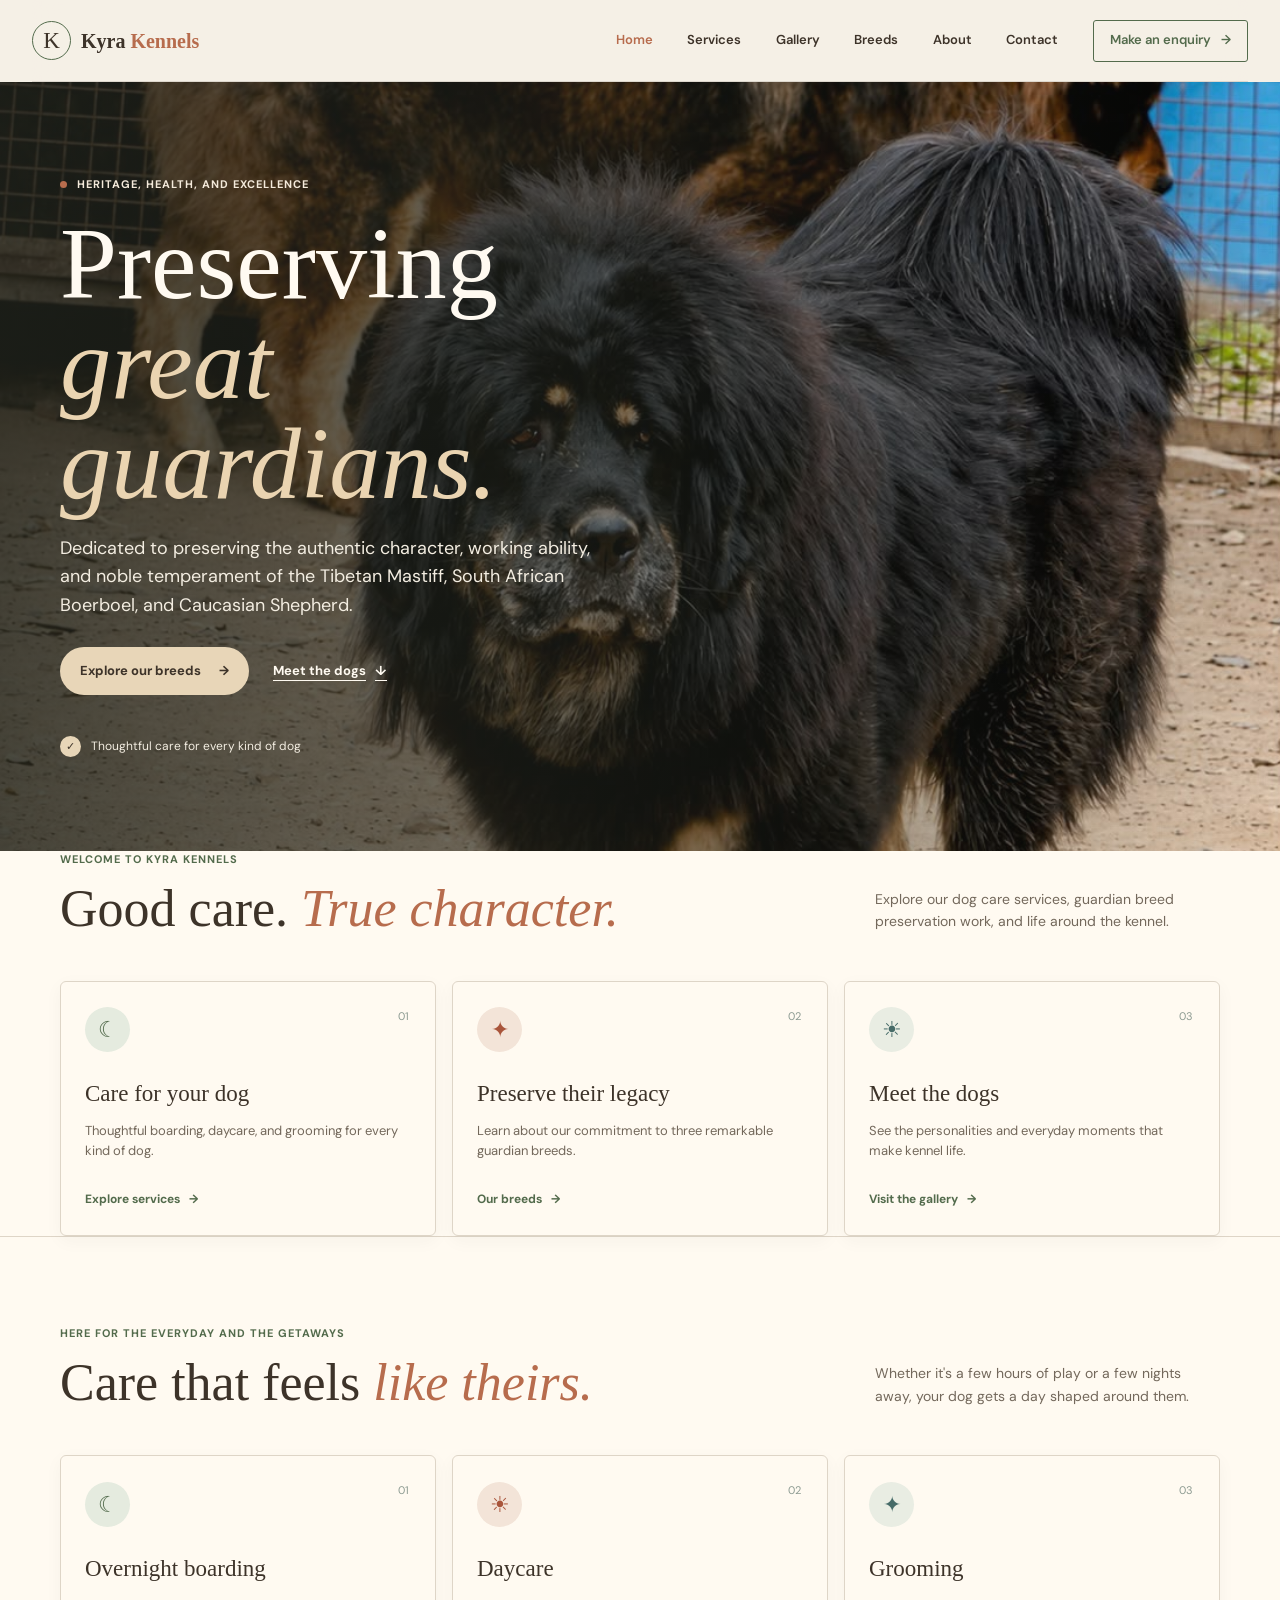
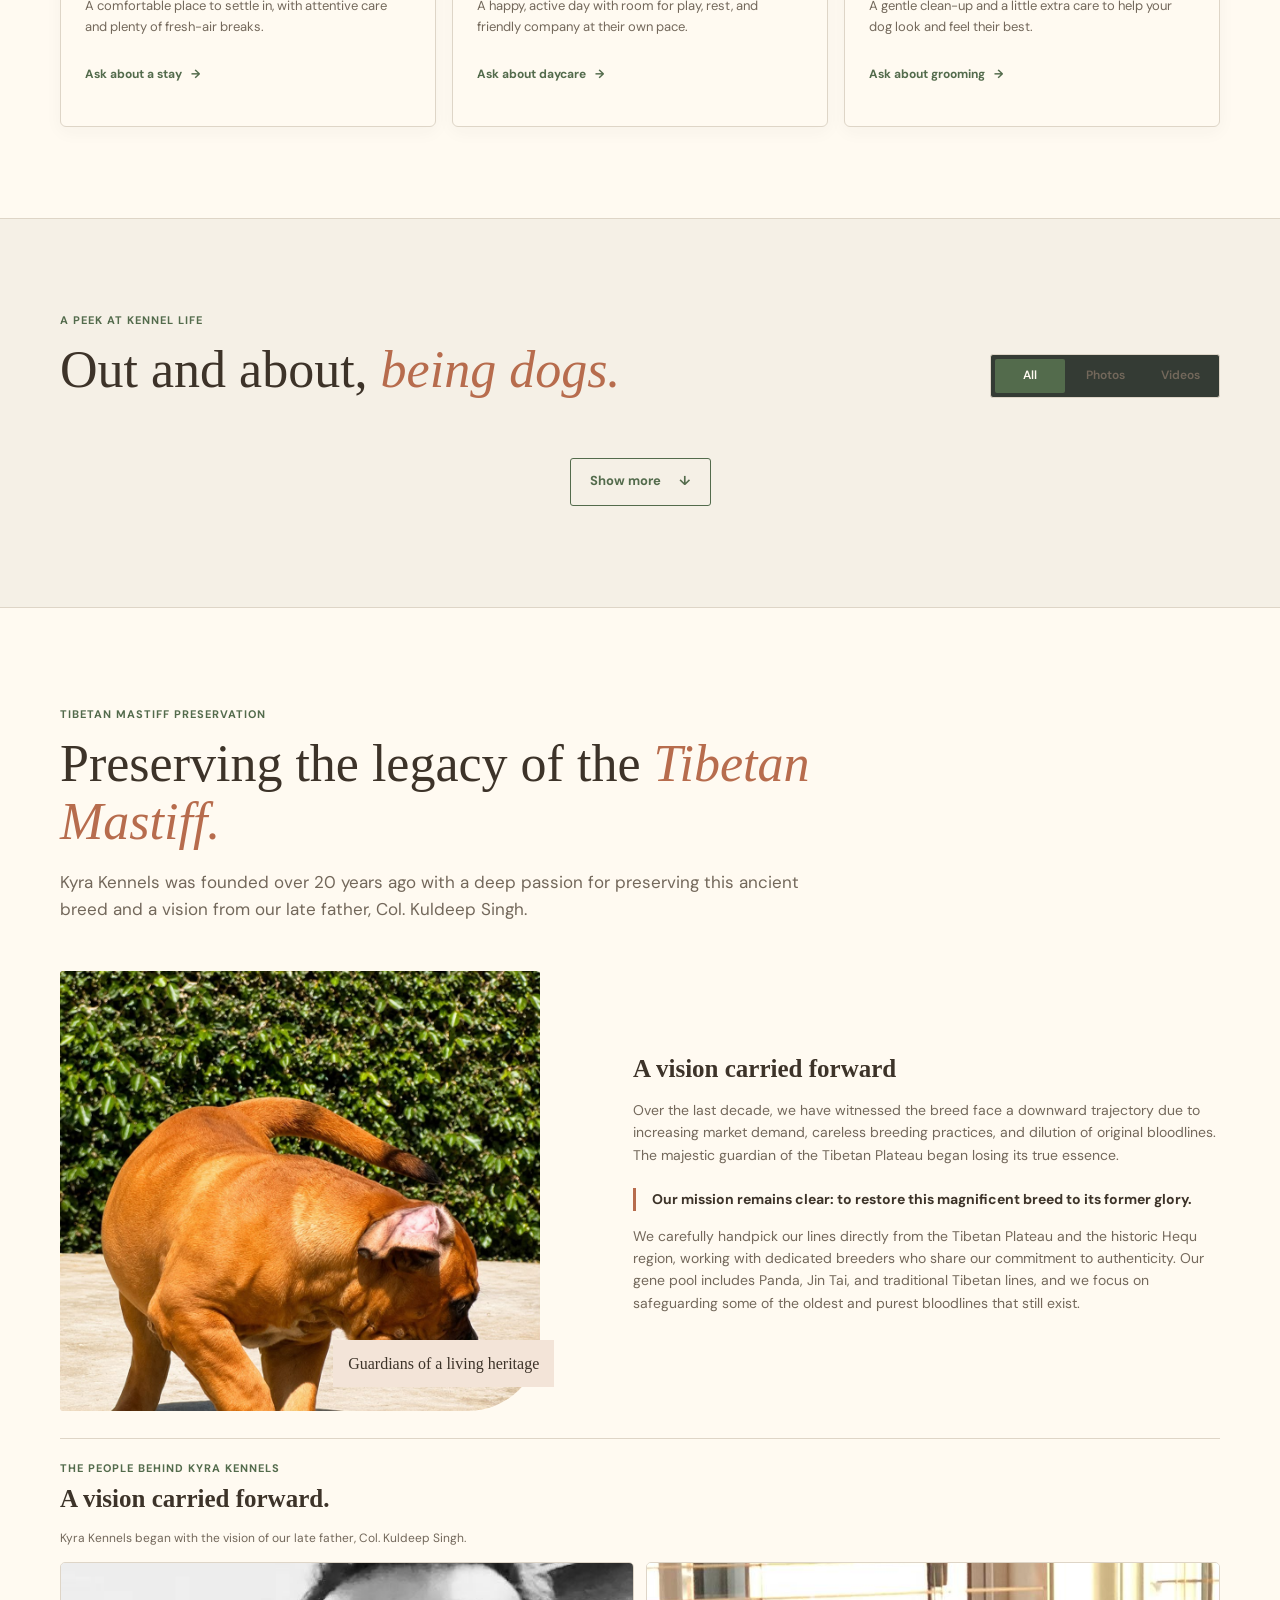
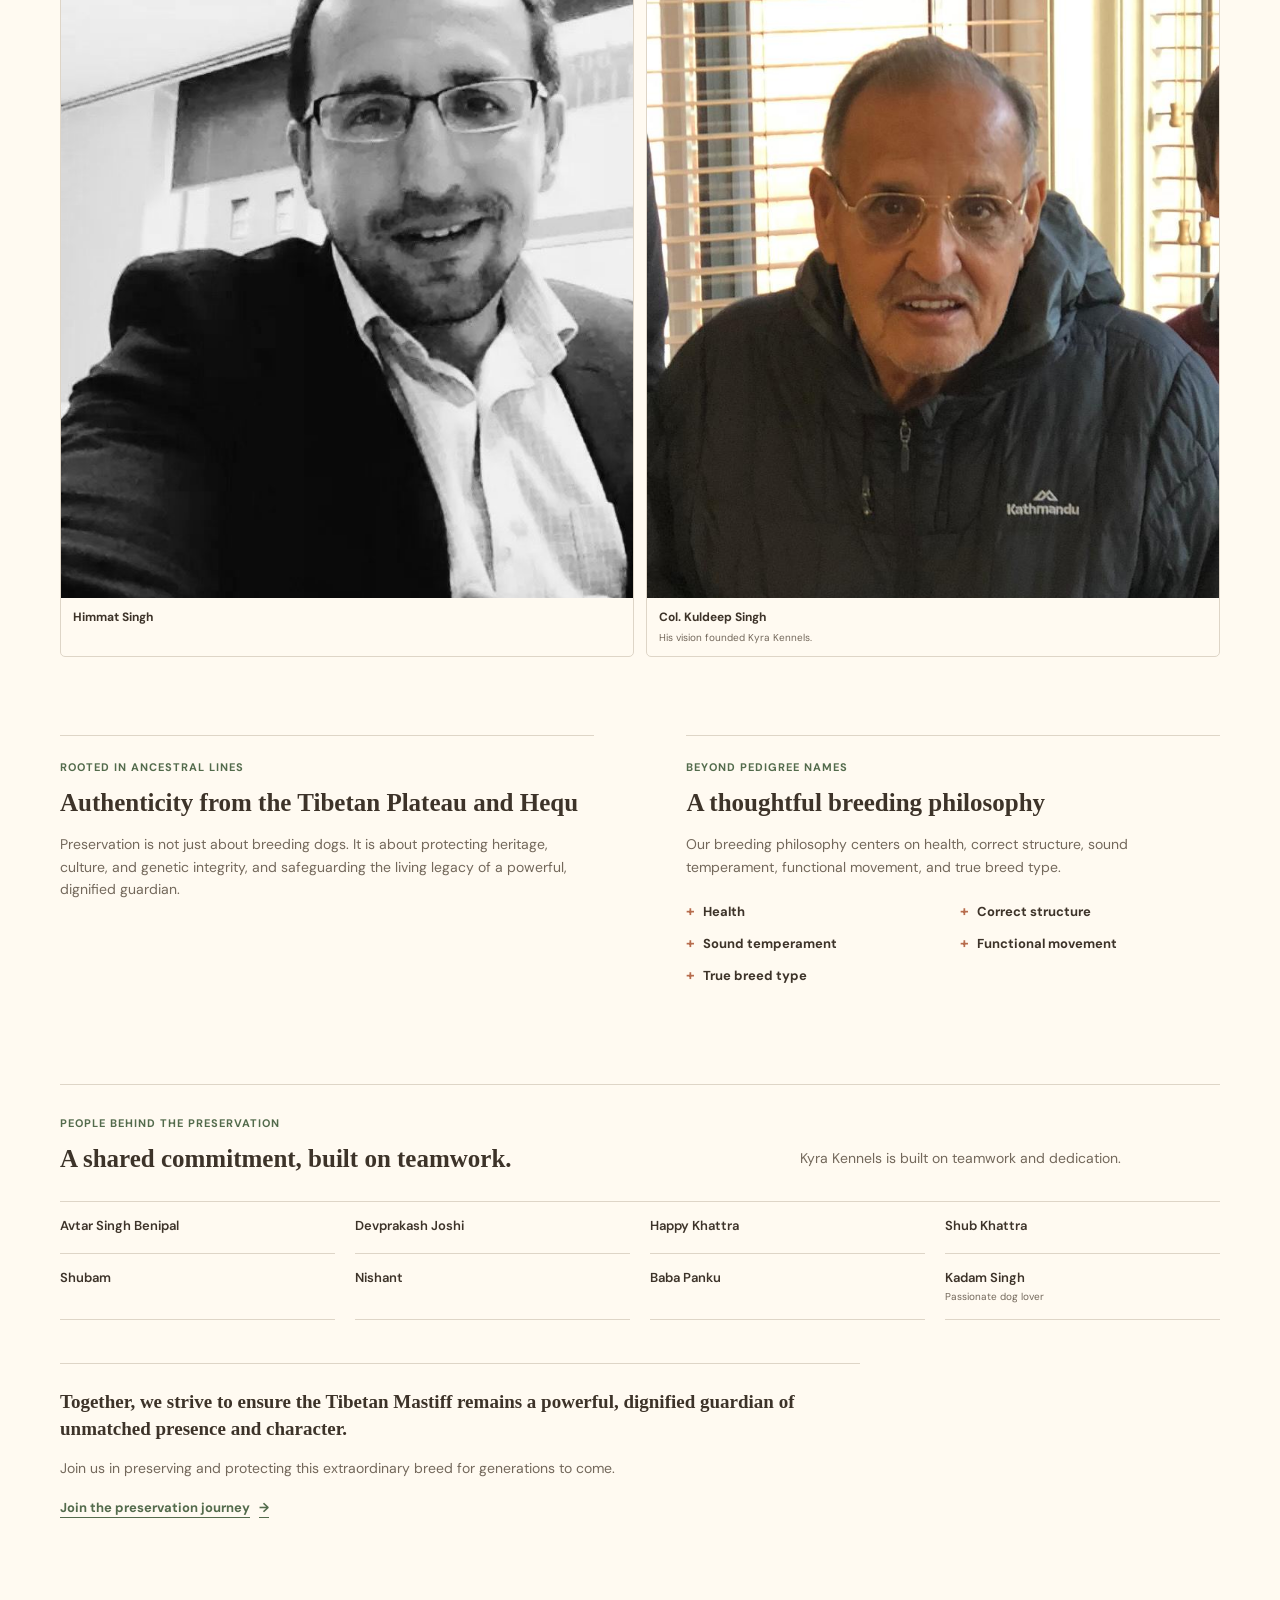
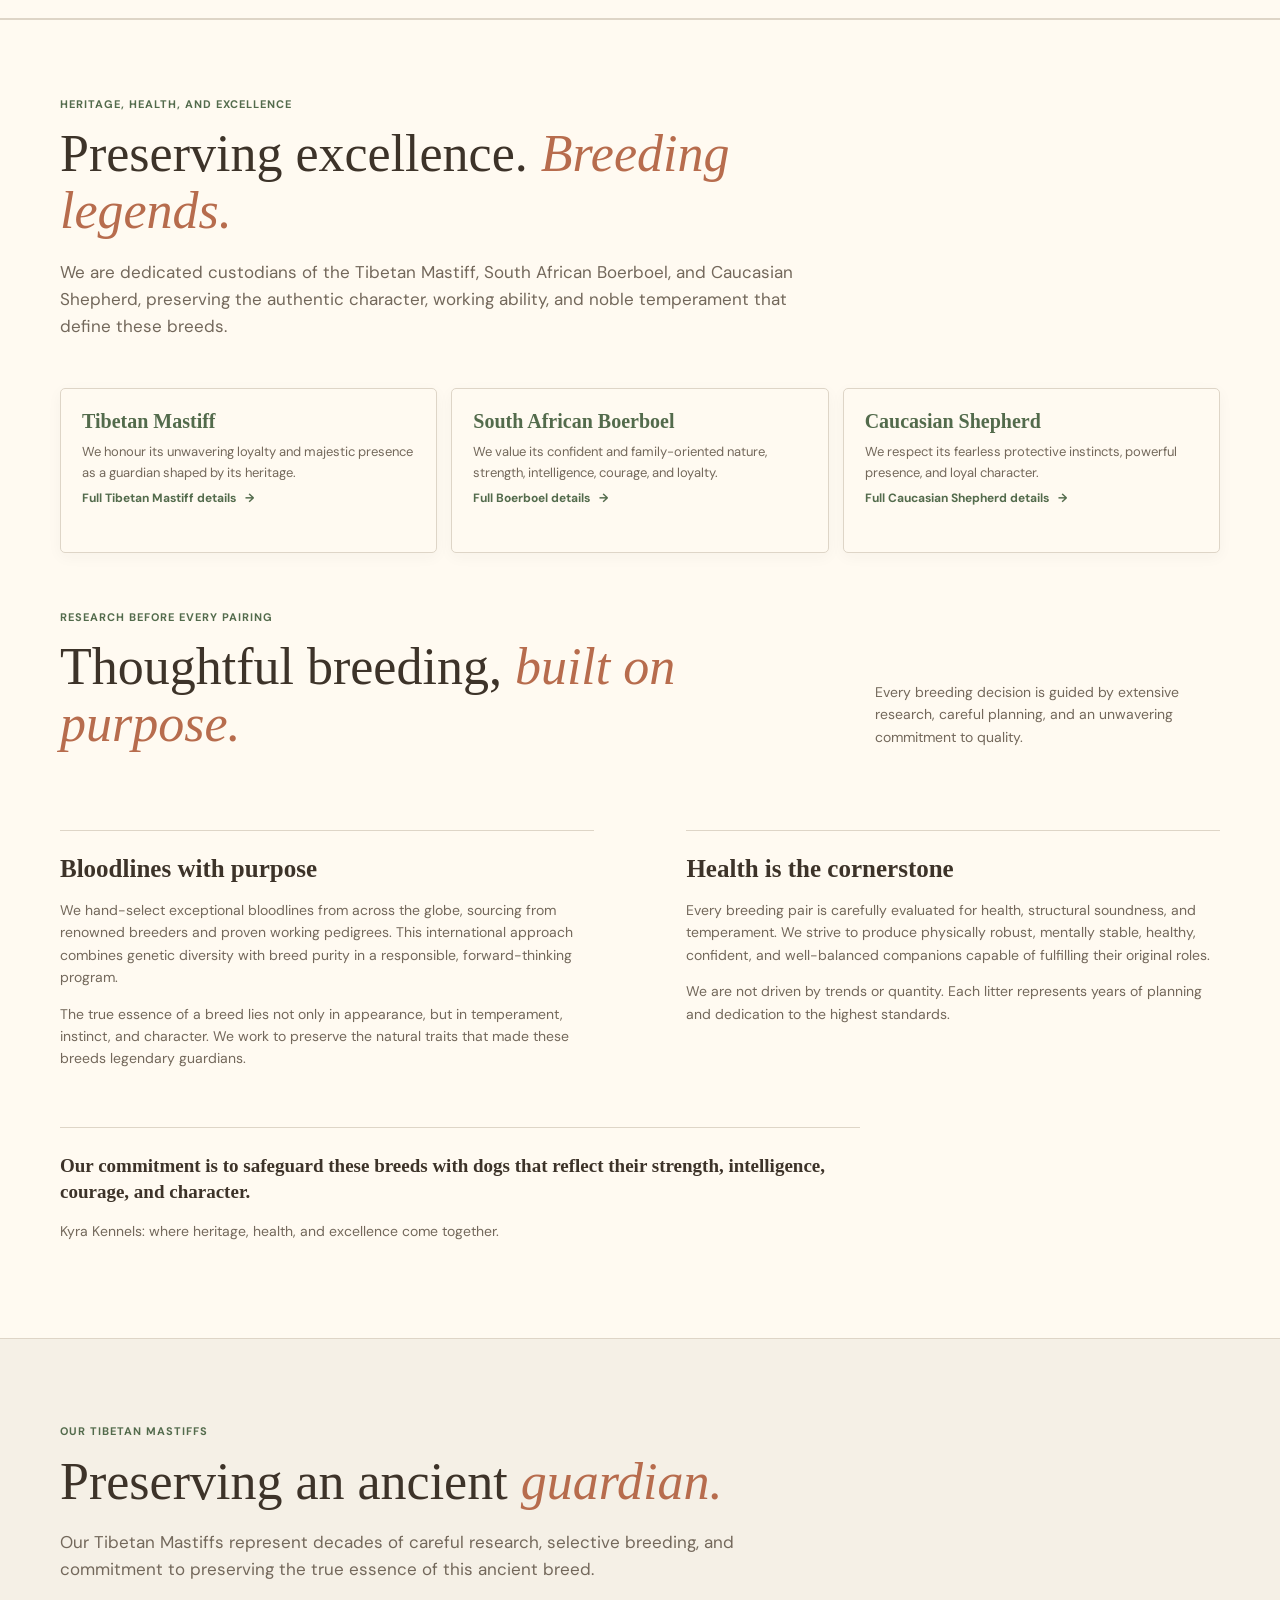
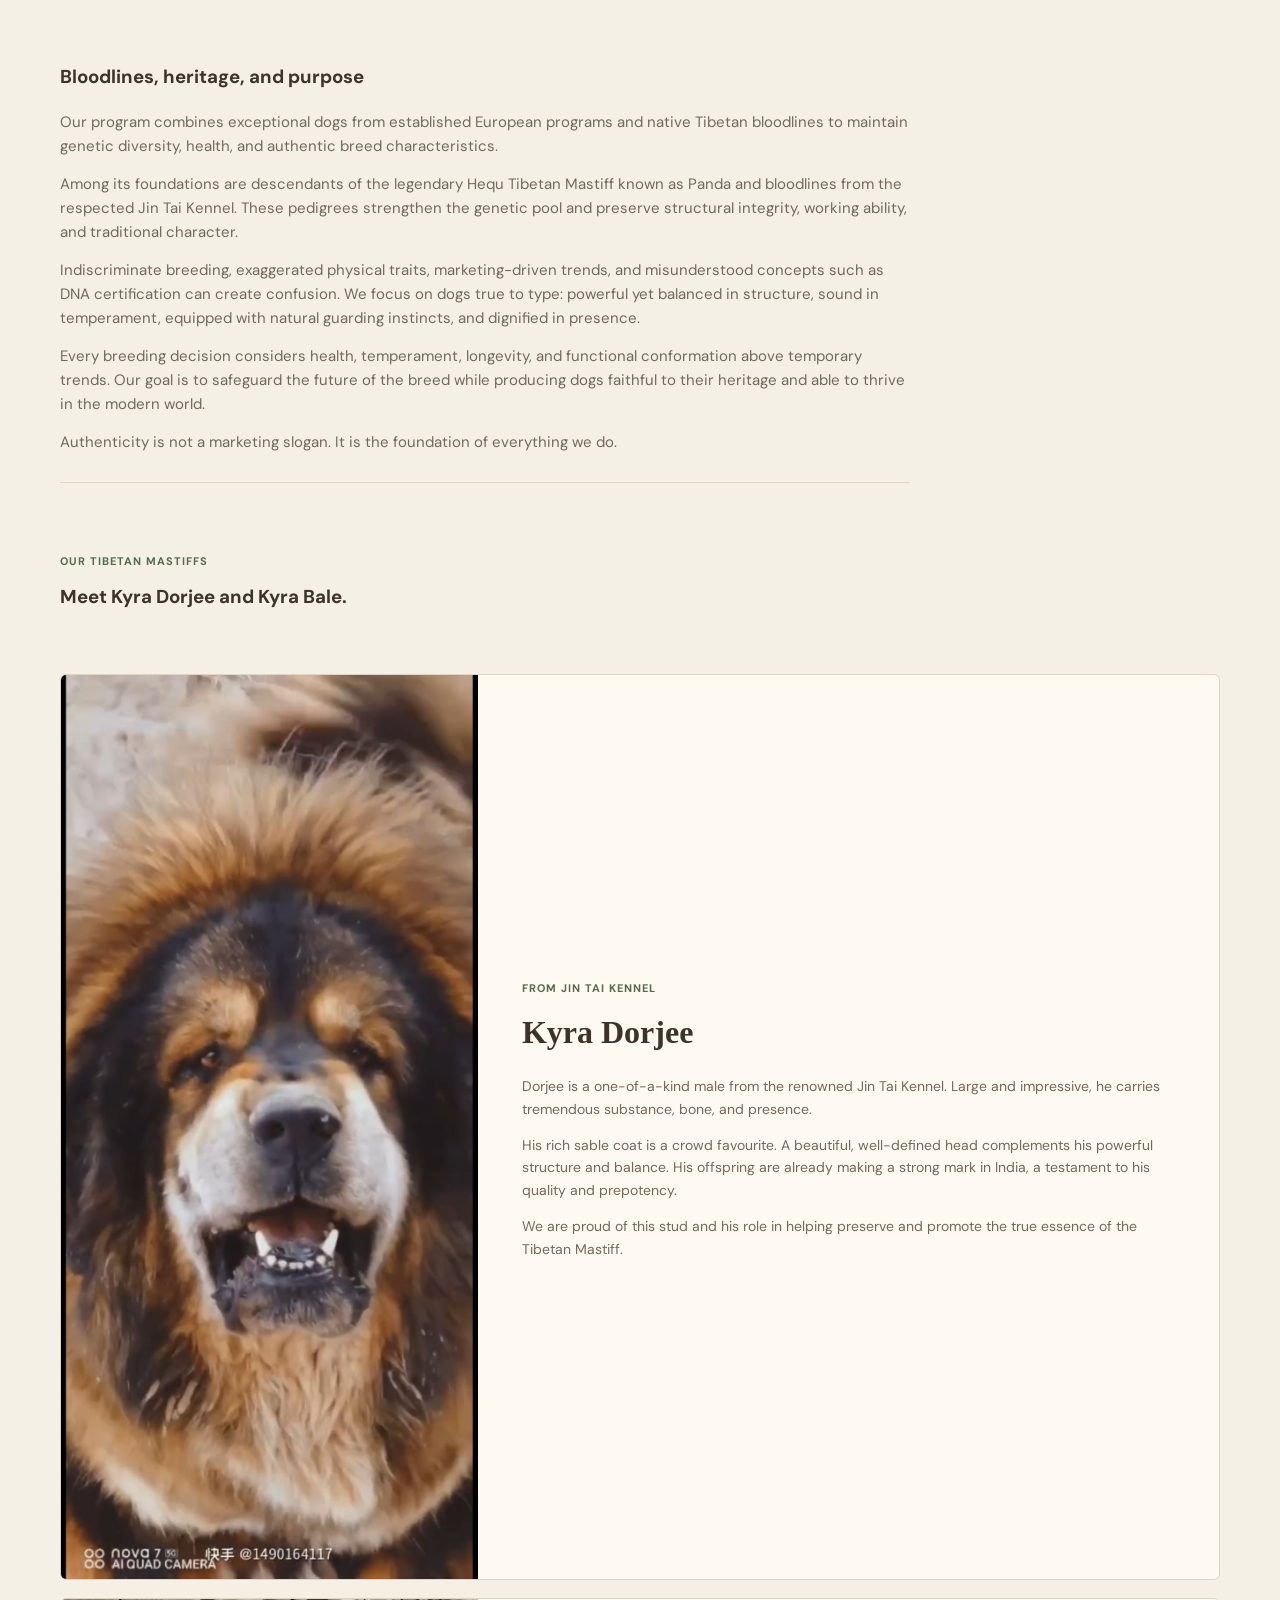
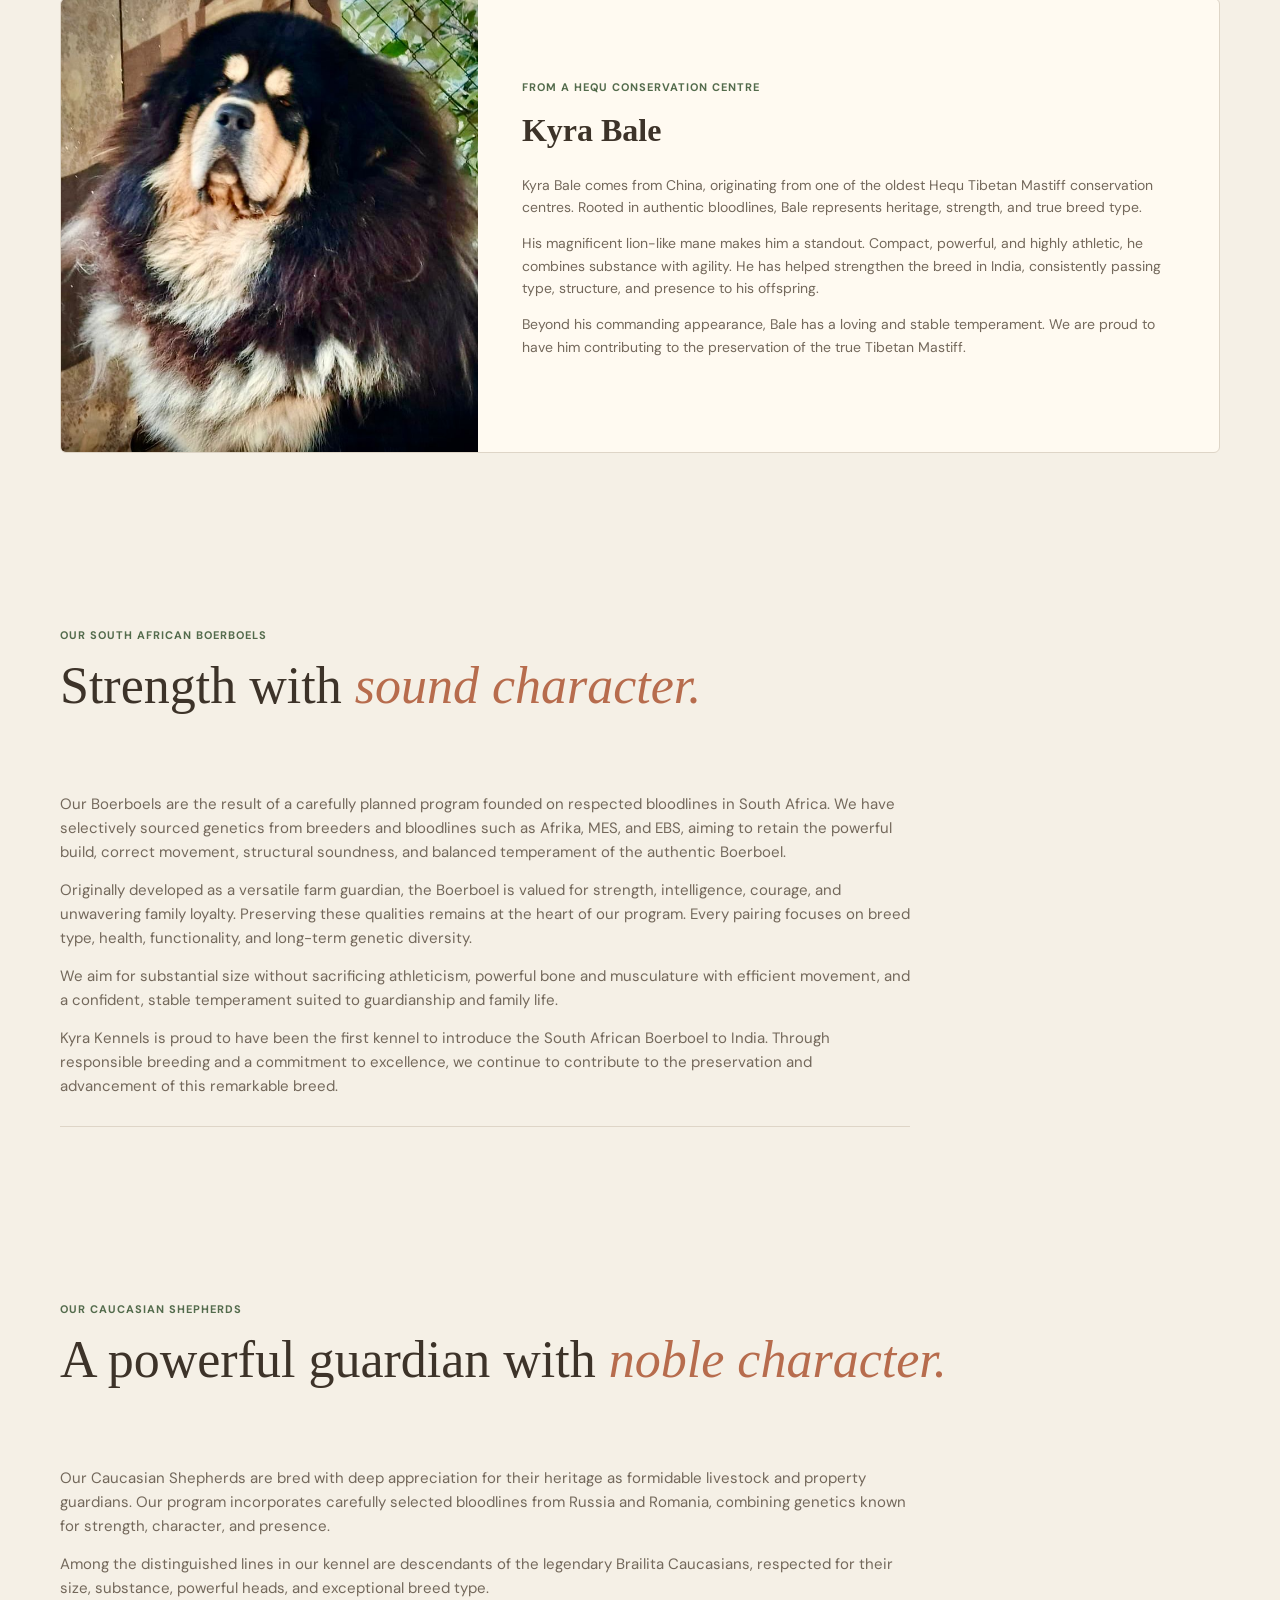
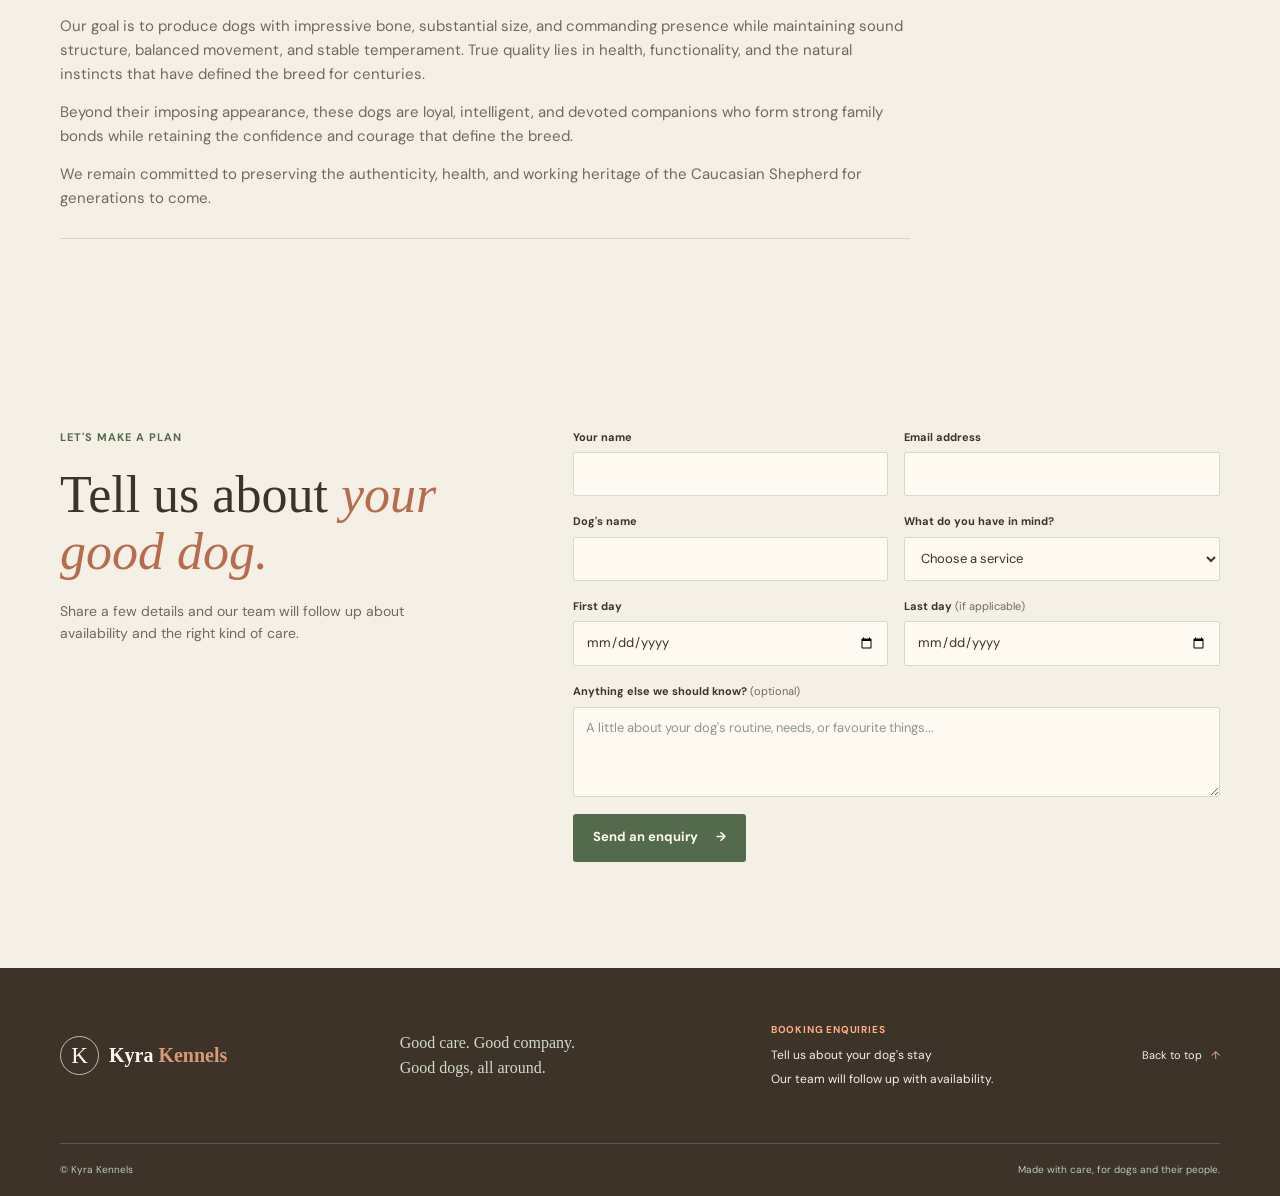
==== index.html @ 8b180b11 "Dog kennel website" ====
<!doctype html>
<html lang="en">
<head>
	<meta charset="utf-8">
	<meta name="viewport" content="width=device-width, initial-scale=1">
	<meta name="theme-color" content="#f6f5ef">
	<meta name="description" content="Meet Kyra Kennels, explore our guardian breed preservation work, and discover dog care services and life at the kennel.">
	<title>Kyra Kennels | Preserving Excellence</title>
	<link rel="preconnect" href="https://fonts.googleapis.com">
	<link rel="preconnect" href="https://fonts.gstatic.com" crossorigin>
	<link href="https://fonts.googleapis.com/css2?family=DM+Sans:wght@400;500;600;700&family=Space+Grotesk:wght@500;600;700&display=swap" rel="stylesheet">
	<link rel="stylesheet" href="styles.css">
	<script src="script.js" defer></script>
</head>
<body>
	<a class="skip-link" href="#main">Skip to content</a>
	<header class="site-header">
		<a class="brand" href="index.html" aria-label="Kyra Kennels home">
			<span class="brand-mark" aria-hidden="true">K</span>
			<span class="brand-name">Kyra <span>Kennels</span></span>
		</a>
		<button class="menu-toggle" type="button" aria-expanded="false" aria-controls="primary-navigation" aria-label="Open navigation">
			<span></span><span></span><span></span>
		</button>
		<nav class="primary-navigation" id="primary-navigation" aria-label="Main navigation">
			<a href="#home" aria-current="page">Home</a>
			<a href="#services">Services</a>
			<a href="#gallery">Gallery</a>
			<a href="#breeds">Breeds</a>
			<a href="#about">About</a>
			<a href="#contact">Contact</a>
			<a class="nav-cta" href="#contact">Make an enquiry <span aria-hidden="true">&rarr;</span></a>
		</nav>
	</header>

	<main id="main">
		<section class="hero section-wrap" id="home" aria-labelledby="hero-title">
			<div class="hero-copy">
				<p class="eyebrow"><span class="eyebrow-dot" aria-hidden="true"></span> Heritage, health, and excellence</p>
				<h1 id="hero-title">Preserving<br><em>great guardians.</em></h1>
				<p class="hero-intro">Dedicated to preserving the authentic character, working ability, and noble temperament of the Tibetan Mastiff, South African Boerboel, and Caucasian Shepherd.</p>
				<div class="hero-actions">
					<a class="button button-primary" href="#breeds">Explore our breeds <span aria-hidden="true">&rarr;</span></a>
					<a class="text-link" href="#gallery">Meet the dogs <span aria-hidden="true">&darr;</span></a>
				</div>
				<div class="hero-note"><span class="note-mark" aria-hidden="true">&#10003;</span><span>Thoughtful care for every kind of dog</span></div>
			</div>
			<figure class="hero-photo">
				<img src="assests/WhatsApp Image 2026-09-26 at 10.16.48.jpeg" alt="A Tibetan Mastiff standing in the garden at Kyra Kennels" fetchpriority="high">
				<figcaption><span class="photo-caption-dot" aria-hidden="true"></span> Big personalities, happy tails</figcaption>
			</figure>
			<span class="hero-sunburst" aria-hidden="true">&bull;</span>
		</section>

		<section class="home-paths section-band" aria-labelledby="home-paths-title">
			<div class="section-wrap">
				<div class="section-heading">
					<div><p class="eyebrow">Welcome to Kyra Kennels</p><h2 id="home-paths-title">Good care. <em>True character.</em></h2></div>
					<p>Explore our dog care services, guardian breed preservation work, and life around the kennel.</p>
				</div>
				<div class="home-path-grid">
					<article class="home-path"><span class="service-number" aria-hidden="true">01</span><div class="service-icon" aria-hidden="true">&#9790;</div><h3>Care for your dog</h3><p>Thoughtful boarding, daycare, and grooming for every kind of dog.</p><a class="service-link" href="#services">Explore services <span aria-hidden="true">&rarr;</span></a></article>
					<article class="home-path"><span class="service-number" aria-hidden="true">02</span><div class="service-icon service-icon-coral" aria-hidden="true">&#10022;</div><h3>Preserve their legacy</h3><p>Learn about our commitment to three remarkable guardian breeds.</p><a class="service-link" href="#breeds">Our breeds <span aria-hidden="true">&rarr;</span></a></article>
					<article class="home-path"><span class="service-number" aria-hidden="true">03</span><div class="service-icon service-icon-blue" aria-hidden="true">&#9728;</div><h3>Meet the dogs</h3><p>See the personalities and everyday moments that make kennel life.</p><a class="service-link" href="#gallery">Visit the gallery <span aria-hidden="true">&rarr;</span></a></article>
				</div>
			</div>
		</section>
		<section class="services section-band" id="services" aria-labelledby="services-title">
			<div class="section-wrap">
				<div class="section-heading"><div><p class="eyebrow">Here for the everyday and the getaways</p><h2 id="services-title">Care that feels <em>like theirs.</em></h2></div><p>Whether it's a few hours of play or a few nights away, your dog gets a day shaped around them.</p></div>
				<div class="service-grid">
					<article class="service-item"><span class="service-number" aria-hidden="true">01</span><div class="service-icon" aria-hidden="true">&#9790;</div><h3>Overnight boarding</h3><p>A comfortable place to settle in, with attentive care and plenty of fresh-air breaks.</p><a href="#contact" class="service-link">Ask about a stay <span aria-hidden="true">&rarr;</span></a></article>
					<article class="service-item"><span class="service-number" aria-hidden="true">02</span><div class="service-icon service-icon-coral" aria-hidden="true">&#9728;</div><h3>Daycare</h3><p>A happy, active day with room for play, rest, and friendly company at their own pace.</p><a href="#contact" class="service-link">Ask about daycare <span aria-hidden="true">&rarr;</span></a></article>
					<article class="service-item"><span class="service-number" aria-hidden="true">03</span><div class="service-icon service-icon-blue" aria-hidden="true">&#10022;</div><h3>Grooming</h3><p>A gentle clean-up and a little extra care to help your dog look and feel their best.</p><a href="#contact" class="service-link">Ask about grooming <span aria-hidden="true">&rarr;</span></a></article>
				</div>
			</div>
		</section>
		<section class="gallery section-wrap" id="gallery" aria-labelledby="gallery-title">
			<div class="section-heading gallery-heading"><div><p class="eyebrow">A peek at kennel life</p><h2 id="gallery-title">Out and about, <em>being dogs.</em></h2></div>
				<div class="gallery-filters" role="group" aria-label="Filter gallery media"><button class="filter-button is-active" type="button" data-filter="all" aria-pressed="true">All</button><button class="filter-button" type="button" data-filter="photo" aria-pressed="false">Photos</button><button class="filter-button" type="button" data-filter="video" aria-pressed="false">Videos</button></div>
			</div>
			<div class="gallery-grid" id="gallery-grid" aria-live="polite" aria-busy="true"></div>
			<button class="button button-outline gallery-more" id="gallery-more" type="button">Show more <span aria-hidden="true">&darr;</span></button>
			<dialog class="media-dialog" id="media-dialog" aria-labelledby="media-dialog-title"><div class="media-dialog-bar"><p id="media-dialog-title">Gallery</p><button class="media-dialog-close" id="media-dialog-close" type="button" aria-label="Close media viewer">&times;</button></div><div class="media-dialog-content" id="media-dialog-content"></div><div class="media-dialog-controls"><button class="viewer-control" id="media-previous" type="button">&larr; Previous</button><span id="media-counter" aria-live="polite"></span><button class="viewer-control" id="media-next" type="button">Next &rarr;</button></div></dialog>
			<noscript><p class="noscript-note">Turn on JavaScript to browse the kennel photo and video gallery.</p></noscript>
		</section>
		<section class="about section-band" id="about" aria-labelledby="about-title">
			<div class="section-wrap">
				<header class="about-intro"><p class="eyebrow">Tibetan Mastiff preservation</p><h2 id="about-title">Preserving the legacy of the <em>Tibetan Mastiff.</em></h2><p class="about-lead">Kyra Kennels was founded over 20 years ago with a deep passion for preserving this ancient breed and a vision from our late father, Col. Kuldeep Singh.</p></header>
				<div class="about-layout">
					<figure class="about-photo"><img src="assests/WhatsApp Image 2026-09-26 at 10.16.46.jpeg" alt="A Tibetan Mastiff at Kyra Kennels" loading="lazy"><span class="about-photo-label">Guardians of a living heritage</span></figure>
					<div class="about-copy"><h3>A vision carried forward</h3><p>Over the last decade, we have witnessed the breed face a downward trajectory due to increasing market demand, careless breeding practices, and dilution of original bloodlines. The majestic guardian of the Tibetan Plateau began losing its true essence.</p><p class="about-mission">Our mission remains clear: to restore this magnificent breed to its former glory.</p><p>We carefully handpick our lines directly from the Tibetan Plateau and the historic Hequ region, working with dedicated breeders who share our commitment to authenticity. Our gene pool includes Panda, Jin Tai, and traditional Tibetan lines, and we focus on safeguarding some of the oldest and purest bloodlines that still exist.</p></div>
				</div>
				<section class="about-portraits" aria-labelledby="founders-title"><header class="portrait-heading"><p class="eyebrow">The people behind Kyra Kennels</p><h3 id="founders-title">A vision carried forward.</h3><p>Kyra Kennels began with the vision of our late father, Col. Kuldeep Singh.</p></header><div class="portrait-grid"><figure class="portrait-item"><img src="assests/Himmat Singh (1).jpeg" alt="Himmat Singh" loading="lazy"><figcaption><strong>Himmat Singh</strong></figcaption></figure><figure class="portrait-item"><img src="assests/Col Kuldeep Singh.jpeg" alt="Col. Kuldeep Singh" loading="lazy"><figcaption><strong>Col. Kuldeep Singh</strong><span>His vision founded Kyra Kennels.</span></figcaption></figure></div></section>
				<div class="about-story-grid"><section class="about-story-block"><p class="eyebrow">Rooted in ancestral lines</p><h3>Authenticity from the Tibetan Plateau and Hequ</h3><p>Preservation is not just about breeding dogs. It is about protecting heritage, culture, and genetic integrity, and safeguarding the living legacy of a powerful, dignified guardian.</p></section><section class="about-story-block"><p class="eyebrow">Beyond pedigree names</p><h3>A thoughtful breeding philosophy</h3><p>Our breeding philosophy centers on health, correct structure, sound temperament, functional movement, and true breed type.</p><ul class="principles-list"><li>Health</li><li>Correct structure</li><li>Sound temperament</li><li>Functional movement</li><li>True breed type</li></ul></section></div>
				<section class="team-section" aria-labelledby="team-title"><header class="team-heading"><div><p class="eyebrow">People behind the preservation</p><h3 id="team-title">A shared commitment, built on teamwork.</h3></div><p>Kyra Kennels is built on teamwork and dedication.</p></header><ul class="team-list"><li>Avtar Singh Benipal</li><li>Devprakash Joshi</li><li>Happy Khattra</li><li>Shub Khattra</li><li>Shubam</li><li>Nishant</li><li>Baba Panku</li><li class="team-member-special"><span>Kadam Singh</span><span>Passionate dog lover</span></li></ul></section>
				<div class="about-closing"><p>Together, we strive to ensure the Tibetan Mastiff remains a powerful, dignified guardian of unmatched presence and character.</p><p>Join us in preserving and protecting this extraordinary breed for generations to come.</p><a class="text-link" href="#contact">Join the preservation journey <span aria-hidden="true">&rarr;</span></a></div>
			</div>
		</section>
		<section class="section-band breed-principles" id="breeds" aria-labelledby="breed-index-title">
			<div class="section-wrap"><header class="about-intro"><p class="eyebrow">Heritage, health, and excellence</p><h2 id="breed-index-title">Preserving excellence. <em>Breeding legends.</em></h2><p class="about-lead">We are dedicated custodians of the Tibetan Mastiff, South African Boerboel, and Caucasian Shepherd, preserving the authentic character, working ability, and noble temperament that define these breeds.</p></header>
				<div class="breed-grid"><article class="breed-item"><h3>Tibetan Mastiff</h3><p>We honour its unwavering loyalty and majestic presence as a guardian shaped by its heritage.</p><a class="service-link" href="tibetan-mastiffs.html">Full Tibetan Mastiff details <span aria-hidden="true">&rarr;</span></a></article><article class="breed-item"><h3>South African Boerboel</h3><p>We value its confident and family-oriented nature, strength, intelligence, courage, and loyalty.</p><a class="service-link" href="boerboels.html">Full Boerboel details <span aria-hidden="true">&rarr;</span></a></article><article class="breed-item"><h3>Caucasian Shepherd</h3><p>We respect its fearless protective instincts, powerful presence, and loyal character.</p><a class="service-link" href="caucasian-shepherds.html">Full Caucasian Shepherd details <span aria-hidden="true">&rarr;</span></a></article></div>
					<div class="section-heading breed-program-heading"><div><p class="eyebrow">Research before every pairing</p><h2>Thoughtful breeding, <em>built on purpose.</em></h2></div><p>Every breeding decision is guided by extensive research, careful planning, and an unwavering commitment to quality.</p></div>
				<div class="about-story-grid"><section class="about-story-block"><h3>Bloodlines with purpose</h3><p>We hand-select exceptional bloodlines from across the globe, sourcing from renowned breeders and proven working pedigrees. This international approach combines genetic diversity with breed purity in a responsible, forward-thinking program.</p><p>The true essence of a breed lies not only in appearance, but in temperament, instinct, and character. We work to preserve the natural traits that made these breeds legendary guardians.</p></section><section class="about-story-block"><h3>Health is the cornerstone</h3><p>Every breeding pair is carefully evaluated for health, structural soundness, and temperament. We strive to produce physically robust, mentally stable, healthy, confident, and well-balanced companions capable of fulfilling their original roles.</p><p>We are not driven by trends or quantity. Each litter represents years of planning and dedication to the highest standards.</p></section></div>
				<div class="about-closing"><p>Our commitment is to safeguard these breeds with dogs that reflect their strength, intelligence, courage, and character.</p><p>Kyra Kennels: where heritage, health, and excellence come together.</p></div>
			</div>
		</section>
		<section class="breed-article section-wrap" id="tibetan-mastiffs" aria-labelledby="tibetan-title">
			<header class="page-banner"><p class="eyebrow">Our Tibetan Mastiffs</p><h2 id="tibetan-title">Preserving an ancient <em>guardian.</em></h2><p class="about-lead">Our Tibetan Mastiffs represent decades of careful research, selective breeding, and commitment to preserving the true essence of this ancient breed.</p></header>
			<section class="breed-prose"><h3>Bloodlines, heritage, and purpose</h3><p>Our program combines exceptional dogs from established European programs and native Tibetan bloodlines to maintain genetic diversity, health, and authentic breed characteristics.</p><p>Among its foundations are descendants of the legendary Hequ Tibetan Mastiff known as Panda and bloodlines from the respected Jin Tai Kennel. These pedigrees strengthen the genetic pool and preserve structural integrity, working ability, and traditional character.</p><p>Indiscriminate breeding, exaggerated physical traits, marketing-driven trends, and misunderstood concepts such as DNA certification can create confusion. We focus on dogs true to type: powerful yet balanced in structure, sound in temperament, equipped with natural guarding instincts, and dignified in presence.</p><p>Every breeding decision considers health, temperament, longevity, and functional conformation above temporary trends. Our goal is to safeguard the future of the breed while producing dogs faithful to their heritage and able to thrive in the modern world.</p><p class="about-mission">Authenticity is not a marketing slogan. It is the foundation of everything we do.</p></section>
			<section class="dog-profiles" aria-labelledby="tibetan-dogs-title"><header class="section-heading"><div><p class="eyebrow">Our Tibetan Mastiffs</p><h3 id="tibetan-dogs-title">Meet Kyra Dorjee and Kyra Bale.</h3></div></header><div class="dog-profile-grid"><article class="dog-profile"><img src="assests/Kyra Dorjee.png" alt="Kyra Dorjee, a Tibetan Mastiff from Jin Tai Kennel" loading="lazy"><div class="dog-profile-copy"><p class="eyebrow">From Jin Tai Kennel</p><h3>Kyra Dorjee</h3><p>Dorjee is a one-of-a-kind male from the renowned Jin Tai Kennel. Large and impressive, he carries tremendous substance, bone, and presence.</p><p>His rich sable coat is a crowd favourite. A beautiful, well-defined head complements his powerful structure and balance. His offspring are already making a strong mark in India, a testament to his quality and prepotency.</p><p>We are proud of this stud and his role in helping preserve and promote the true essence of the Tibetan Mastiff.</p></div></article><article class="dog-profile"><img src="assests/Kyra Bale.png" alt="Kyra Bale, a Tibetan Mastiff from a Hequ conservation centre" loading="lazy"><div class="dog-profile-copy"><p class="eyebrow">From a Hequ conservation centre</p><h3>Kyra Bale</h3><p>Kyra Bale comes from China, originating from one of the oldest Hequ Tibetan Mastiff conservation centres. Rooted in authentic bloodlines, Bale represents heritage, strength, and true breed type.</p><p>His magnificent lion-like mane makes him a standout. Compact, powerful, and highly athletic, he combines substance with agility. He has helped strengthen the breed in India, consistently passing type, structure, and presence to his offspring.</p><p>Beyond his commanding appearance, Bale has a loving and stable temperament. We are proud to have him contributing to the preservation of the true Tibetan Mastiff.</p></div></article></div></section>
		</section>
		<section class="breed-article section-wrap" id="boerboels" aria-labelledby="boerboel-title"><header class="page-banner"><p class="eyebrow">Our South African Boerboels</p><h2 id="boerboel-title">Strength with <em>sound character.</em></h2></header><section class="breed-prose"><p>Our Boerboels are the result of a carefully planned program founded on respected bloodlines in South Africa. We have selectively sourced genetics from breeders and bloodlines such as Afrika, MES, and EBS, aiming to retain the powerful build, correct movement, structural soundness, and balanced temperament of the authentic Boerboel.</p><p>Originally developed as a versatile farm guardian, the Boerboel is valued for strength, intelligence, courage, and unwavering family loyalty. Preserving these qualities remains at the heart of our program. Every pairing focuses on breed type, health, functionality, and long-term genetic diversity.</p><p>We aim for substantial size without sacrificing athleticism, powerful bone and musculature with efficient movement, and a confident, stable temperament suited to guardianship and family life.</p><p>Kyra Kennels is proud to have been the first kennel to introduce the South African Boerboel to India. Through responsible breeding and a commitment to excellence, we continue to contribute to the preservation and advancement of this remarkable breed.</p></section></section>
		<section class="breed-article section-wrap" id="caucasian-shepherds" aria-labelledby="caucasian-title"><header class="page-banner"><p class="eyebrow">Our Caucasian Shepherds</p><h2 id="caucasian-title">A powerful guardian with <em>noble character.</em></h2></header><section class="breed-prose"><p>Our Caucasian Shepherds are bred with deep appreciation for their heritage as formidable livestock and property guardians. Our program incorporates carefully selected bloodlines from Russia and Romania, combining genetics known for strength, character, and presence.</p><p>Among the distinguished lines in our kennel are descendants of the legendary Brailita Caucasians, respected for their size, substance, powerful heads, and exceptional breed type.</p><p>Our goal is to produce dogs with impressive bone, substantial size, and commanding presence while maintaining sound structure, balanced movement, and stable temperament. True quality lies in health, functionality, and the natural instincts that have defined the breed for centuries.</p><p>Beyond their imposing appearance, these dogs are loyal, intelligent, and devoted companions who form strong family bonds while retaining the confidence and courage that define the breed.</p><p>We remain committed to preserving the authenticity, health, and working heritage of the Caucasian Shepherd for generations to come.</p></section></section>
		<section class="booking section-wrap" id="contact" aria-labelledby="booking-title"><div class="booking-copy"><p class="eyebrow">Let's make a plan</p><h2 id="booking-title">Tell us about <em>your good dog.</em></h2><p>Share a few details and our team will follow up about availability and the right kind of care.</p></div><form class="booking-form" id="booking-form"><div class="form-row"><div class="form-field"><label for="owner-name">Your name</label><input id="owner-name" name="ownerName" type="text" autocomplete="name" required></div><div class="form-field"><label for="email">Email address</label><input id="email" name="email" type="email" autocomplete="email" required></div></div><div class="form-row"><div class="form-field"><label for="dog-name">Dog's name</label><input id="dog-name" name="dogName" type="text" required></div><div class="form-field"><label for="service">What do you have in mind?</label><select id="service" name="service" required><option value="" disabled selected>Choose a service</option><option value="boarding">Overnight boarding</option><option value="daycare">Daycare</option><option value="grooming">Grooming</option></select></div></div><div class="form-row"><div class="form-field"><label for="start-date">First day</label><input id="start-date" name="startDate" type="date" required></div><div class="form-field"><label for="end-date">Last day <span>(if applicable)</span></label><input id="end-date" name="endDate" type="date"></div></div><div class="form-field"><label for="message">Anything else we should know? <span>(optional)</span></label><textarea id="message" name="message" rows="3" placeholder="A little about your dog's routine, needs, or favourite things..."></textarea></div><div class="form-submit-row"><button class="button button-primary" type="submit">Send an enquiry <span aria-hidden="true">&rarr;</span></button><p class="form-status" id="form-status" role="status" aria-live="polite"></p></div></form></section>
	</main>

	<footer class="site-footer">
		<div class="section-wrap footer-main">
			<a class="brand footer-brand" href="index.html#home" aria-label="Kyra Kennels home">
				<span class="brand-mark" aria-hidden="true">K</span>
				<span class="brand-name">Kyra <span>Kennels</span></span>
			</a>
			<p class="footer-note">Good care. Good company.<br>Good dogs, all around.</p>
			<div class="footer-contact">
				<p class="footer-label">Booking enquiries</p>
				<a href="contact.html#booking">Tell us about your dog's stay</a>
				<span>Our team will follow up with availability.</span>
			</div>
			<a class="footer-top" href="index.html#home">Back to top <span aria-hidden="true">&uarr;</span></a>
		</div>
		<div class="section-wrap footer-bottom">
			<span>&copy; <span id="current-year"></span> Kyra Kennels</span>
			<span>Made with care, for dogs and their people.</span>
		</div>
	</footer>
</body>
</html>
---- styles.css ----
:root {
  color-scheme: light;
  --ink: #3d3329;
  --muted: #73685b;
  --paper: #f5f0e6;
  --white: #fffaf1;
  --green: #536b4c;
  --green-soft: #e5ebdf;
  --coral: #b76c4d;
  --coral-soft: #f3e4d8;
  --blue-soft: #e9ede3;
  --line: #ded5c7;
  --serif: Georgia, "Times New Roman", serif;
  --sans: "DM Sans", "Trebuchet MS", sans-serif;
}

*,
*::before,
*::after {
  box-sizing: border-box;
}

html {
  scroll-behavior: smooth;
  scroll-padding-top: 96px;
}

body {
  margin: 0;
  color: var(--ink);
  background-color: var(--paper);
  background-image: radial-gradient(#e7ddcd 0.65px, transparent 0.65px);
  background-size: 20px 20px;
  font-family: var(--sans);
  font-size: 16px;
  line-height: 1.6;
}

img,
video {
  display: block;
  max-width: 100%;
}

button,
input,
select,
textarea {
  font: inherit;
}

a {
  color: inherit;
}

button:focus-visible,
a:focus-visible,
input:focus-visible,
select:focus-visible,
textarea:focus-visible {
  outline: 3px solid var(--coral);
  outline-offset: 3px;
}

.skip-link {
  position: absolute;
  z-index: 10;
  top: 8px;
  left: 8px;
  padding: 10px 14px;
  transform: translateY(-160%);
  color: var(--white);
  background: var(--ink);
}

.skip-link:focus {
  transform: translateY(0);
}

.section-wrap {
  width: min(1160px, calc(100% - 64px));
  margin-inline: auto;
}

.page-banner {
  padding-block: 84px 50px;
}

.page-banner .eyebrow {
  margin-bottom: 12px;
}

.page-banner h1 {
  max-width: 900px;
  margin-bottom: 18px;
  font-size: clamp(48px, 5.8vw, 76px);
  line-height: 1.05;
}

.page-banner > p:last-child {
  max-width: 700px;
  margin-bottom: 0;
  color: var(--muted);
  font-size: 17px;
}

.site-header {
  position: sticky;
  top: 0;
  z-index: 10;
  display: flex;
  min-height: 82px;
  align-items: center;
  justify-content: space-between;
  width: min(1320px, calc(100% - 64px));
  margin: 0 auto;
  border-bottom: 1px solid rgb(61 51 41 / 13%);
  background: rgb(245 240 230 / 94%);
  backdrop-filter: blur(14px);
}

.brand {
  display: inline-flex;
  align-items: center;
  gap: 10px;
  color: var(--ink);
  text-decoration: none;
}

.brand-mark {
  display: grid;
  width: 39px;
  aspect-ratio: 1;
  place-items: center;
  border: 1px solid var(--green);
  border-radius: 50%;
  font-family: var(--serif);
  font-size: 23px;
  line-height: 1;
}

.brand-name {
  font-family: var(--serif);
  font-size: 20px;
  font-weight: 600;
}

.brand-name span {
  color: var(--coral);
}

.primary-navigation {
  display: flex;
  align-items: center;
  gap: clamp(18px, 2.7vw, 39px);
}

.primary-navigation a {
  font-size: 13px;
  font-weight: 600;
  text-decoration: none;
}

.primary-navigation a:not(.nav-cta):hover,
.footer-contact a:hover {
  color: var(--coral);
}

.primary-navigation a[aria-current="page"]:not(.nav-cta) {
  color: var(--coral);
}

.primary-navigation .nav-cta {
  display: inline-flex;
  min-height: 42px;
  align-items: center;
  gap: 10px;
  padding: 0 16px;
  border: 1px solid var(--green);
  border-radius: 3px;
  color: var(--green);
  transition: color 160ms ease, background-color 160ms ease;
}

.primary-navigation .nav-cta:hover {
  color: var(--white);
  background: var(--green);
}

.menu-toggle {
  display: none;
}

.hero {
  position: relative;
  isolation: isolate;
  display: grid;
  width: 100%;
  max-width: none;
  min-height: 690px;
  align-items: center;
  grid-template-columns: minmax(0, 1fr);
  gap: 0;
  margin: 0;
  overflow: hidden;
  padding: 94px max(32px, calc((100% - 1160px) / 2));
}

.hero::before {
  position: absolute;
  z-index: 0;
  inset: 0;
  background: linear-gradient(90deg, rgb(32 35 28 / 82%) 0%, rgb(32 35 28 / 62%) 43%, rgb(32 35 28 / 10%) 100%);
  content: "";
}

.hero-copy {
  position: relative;
  z-index: 1;
  max-width: 660px;
  padding-bottom: 0;
}

.hero .eyebrow {
  color: #f4eadb;
}

.eyebrow {
  display: flex;
  align-items: center;
  gap: 10px;
  margin: 0 0 20px;
  color: var(--green);
  font-size: 11px;
  font-weight: 700;
  letter-spacing: 0.09em;
  text-transform: uppercase;
}

.eyebrow-dot,
.photo-caption-dot {
  width: 7px;
  height: 7px;
  flex: 0 0 auto;
  border-radius: 50%;
  background: var(--coral);
}

h1,
h2,
h3,
p,
figure {
  margin-top: 0;
}

h1,
h2,
h3 {
  color: var(--ink);
}

h1,
h2 {
  font-family: var(--serif);
  font-weight: 500;
  letter-spacing: 0;
}

h1 {
  margin-bottom: 19px;
  font-size: clamp(68px, 8vw, 108px);
  line-height: 0.98;
}

h1 em,
h2 em {
  color: var(--coral);
  font-weight: 500;
}

.hero h1 {
  max-width: 720px;
  color: var(--white);
}

.hero h1 em {
  color: #ead4b1;
}

.hero-intro {
  max-width: 560px;
  margin-bottom: 27px;
  color: #f3ede1;
  font-size: 18px;
}

.hero-actions {
  display: flex;
  align-items: center;
  gap: 24px;
}

.hero .button-primary {
  border-radius: 999px;
  color: var(--ink);
  background: #e8d6b8;
}

.hero .button-primary:hover {
  border-color: #fffaf1;
  color: var(--ink);
  background: #fffaf1;
}

.hero .text-link {
  color: var(--white);
}

.button {
  display: inline-flex;
  min-height: 48px;
  align-items: center;
  justify-content: center;
  gap: 18px;
  padding: 0 19px;
  border: 1px solid transparent;
  border-radius: 3px;
  cursor: pointer;
  font-size: 13px;
  font-weight: 700;
  text-decoration: none;
  transition: background-color 160ms ease, color 160ms ease, border-color 160ms ease;
}

.button-primary {
  color: var(--white);
  background: var(--green);
}

.button-primary:hover {
  border-color: var(--ink);
  background: var(--ink);
}

.button-outline {
  border-color: var(--green);
  color: var(--green);
  background: transparent;
}

.button-outline:hover {
  color: var(--white);
  background: var(--green);
}

.text-link {
  display: inline-flex;
  align-items: center;
  gap: 9px;
  color: var(--green);
  font-size: 13px;
  font-weight: 700;
  text-decoration-thickness: 1px;
  text-underline-offset: 5px;
}

.hero-note {
  display: flex;
  align-items: center;
  gap: 10px;
  margin-top: 41px;
  color: #f3ede1;
  font-size: 12px;
}

.note-mark {
  display: grid;
  width: 21px;
  aspect-ratio: 1;
  place-items: center;
  border-radius: 50%;
  color: var(--ink);
  background: #e8d6b8;
  font-size: 11px;
}

.hero-photo {
  position: absolute;
  z-index: -1;
  inset: 0;
  width: 100%;
  height: 100%;
  margin: 0;
}

.hero-photo::before {
  display: none;
}

.hero-photo img {
  width: 100%;
  height: 100%;
  border-radius: 0;
  object-fit: cover;
  object-position: center 42%;
}

.hero-photo figcaption {
  display: none;
}

.hero-sunburst {
  display: none;
}

.section-band {
  background-color: var(--white);
  background-image: radial-gradient(#e8e8de 0.6px, transparent 0.6px);
  background-size: 18px 18px;
}

.services {
  padding-block: 88px 91px;
  border-block: 1px solid var(--line);
}

.section-heading {
  display: flex;
  align-items: end;
  justify-content: space-between;
  gap: 40px;
  margin-bottom: 44px;
}

.section-heading .eyebrow {
  margin-bottom: 11px;
}

h2 {
  margin-bottom: 0;
  font-size: clamp(36px, 4.1vw, 52px);
  line-height: 1.1;
}

.section-heading > p {
  max-width: 345px;
  margin-bottom: 4px;
  color: var(--muted);
  font-size: 14px;
}

.service-grid {
  display: grid;
  grid-template-columns: repeat(3, minmax(0, 1fr));
  gap: 16px;
}

.service-item {
  position: relative;
  min-height: 272px;
  padding: 26px 24px 25px;
  border: 1px solid var(--line);
  border-radius: 6px;
  background: var(--white);
  box-shadow: 0 5px 18px rgb(61 51 41 / 4%);
  transition: transform 180ms ease, box-shadow 180ms ease;
}

.service-item:hover {
  transform: translateY(-3px);
  box-shadow: 0 12px 26px rgb(61 51 41 / 9%);
}

.service-item + .service-item {
  padding-left: 24px;
  border-left: 1px solid var(--line);
}

.home-path-grid {
  display: grid;
  grid-template-columns: repeat(3, minmax(0, 1fr));
  gap: 16px;
}

.home-path {
  position: relative;
  min-height: 250px;
  padding: 25px 24px;
  border: 1px solid var(--line);
  border-radius: 6px;
  background: var(--white);
  box-shadow: 0 5px 18px rgb(61 51 41 / 4%);
  transition: transform 180ms ease, box-shadow 180ms ease;
}

.home-path:hover {
  transform: translateY(-3px);
  box-shadow: 0 12px 26px rgb(61 51 41 / 9%);
}

.home-path h3 {
  margin-bottom: 8px;
  font-family: var(--serif);
  font-size: 23px;
  font-weight: 500;
}

.home-path p {
  min-height: 48px;
  margin-bottom: 16px;
  color: var(--muted);
  font-size: 13px;
}

.service-note {
  max-width: 1160px;
  padding-block: 66px 90px;
}

.service-note h2 {
  max-width: 620px;
  margin-bottom: 14px;
}

.service-note > p:not(.eyebrow) {
  max-width: 600px;
  margin-bottom: 21px;
  color: var(--muted);
}

.service-number {
  position: absolute;
  top: 26px;
  right: 26px;
  color: #8c9a91;
  font-size: 11px;
}

.service-icon {
  display: grid;
  width: 45px;
  aspect-ratio: 1;
  place-items: center;
  margin-bottom: 24px;
  border-radius: 50%;
  color: var(--green);
  background: var(--green-soft);
  font-size: 22px;
}

.service-icon-coral {
  color: #a9553b;
  background: var(--coral-soft);
}

.service-icon-blue {
  color: #466b68;
  background: var(--blue-soft);
}

.service-item h3 {
  margin-bottom: 8px;
  font-family: var(--serif);
  font-size: 23px;
  font-weight: 500;
}

.service-item p {
  max-width: 310px;
  min-height: 48px;
  margin-bottom: 16px;
  color: var(--muted);
  font-size: 13px;
}

.service-link {
  display: inline-flex;
  align-items: center;
  gap: 9px;
  color: var(--green);
  font-size: 12px;
  font-weight: 700;
  text-decoration: none;
}

.service-link:hover {
  color: var(--coral);
}

.gallery {
  padding-block: 93px 101px;
}

.gallery-heading {
  margin-bottom: 32px;
}

.gallery-filters {
  display: flex;
  gap: 5px;
  padding: 4px;
  border: 1px solid var(--line);
  border-radius: 3px;
  background: rgb(36 44 37 / 92%);
}

.filter-button {
  min-width: 70px;
  min-height: 34px;
  padding: 0 12px;
  border: 0;
  border-radius: 2px;
  color: var(--muted);
  background: transparent;
  cursor: pointer;
  font-size: 12px;
  font-weight: 600;
}

.filter-button.is-active {
  color: var(--white);
  background: var(--green);
}

.gallery-grid {
  display: grid;
  align-items: start;
  grid-template-columns: repeat(4, minmax(0, 1fr));
  gap: 16px;
}

.gallery-item {
  overflow: hidden;
  margin: 0;
  border: 1px solid var(--line);
  border-radius: 5px;
  background: var(--white);
  box-shadow: 0 4px 15px rgb(61 51 41 / 5%);
  animation: gallery-enter 300ms both;
}

.gallery-media-wrap {
  position: relative;
  overflow: hidden;
  aspect-ratio: 0.9;
  background: #344333;
}

.gallery-open {
  position: absolute;
  z-index: 1;
  inset: 0;
  display: flex;
  width: 100%;
  align-items: end;
  justify-content: start;
  padding: 12px;
  border: 0;
  color: var(--white);
  background: linear-gradient(transparent 52%, rgb(32 39 29 / 64%));
  cursor: zoom-in;
  text-align: left;
}

.gallery-open-label {
  position: relative;
  z-index: 1;
  padding: 6px 9px;
  border-radius: 2px;
  color: var(--ink);
  background: var(--white);
  font-size: 10px;
  font-weight: 700;
  opacity: 0;
  transition: opacity 150ms ease;
}

.gallery-open:hover .gallery-open-label,
.gallery-open:focus-visible .gallery-open-label {
  opacity: 1;
}

.gallery-open.video-open {
  position: absolute;
  inset: 9px 9px auto auto;
  width: auto;
  min-height: 34px;
  align-items: center;
  justify-content: center;
  padding: 0 11px;
  border: 0;
  border-radius: 2px;
  color: var(--ink);
  background: var(--white);
  cursor: pointer;
  font-size: 10px;
  font-weight: 700;
}

.gallery-item img,
.gallery-item video {
  width: 100%;
  aspect-ratio: 0.9;
  background: var(--green-soft);
  object-fit: cover;
}

.gallery-media-wrap > .gallery-open img {
  position: absolute;
  inset: 0;
  z-index: 0;
  width: 100%;
  height: 100%;
  object-fit: cover;
  transition: transform 250ms ease;
}

.gallery-open:hover img {
  transform: scale(1.025);
}

.gallery-item video {
  object-fit: contain;
}

.gallery-item figcaption {
  display: flex;
  align-items: center;
  justify-content: space-between;
  gap: 8px;
  padding: 10px 12px;
  color: var(--muted);
  font-size: 11px;
}

.media-type {
  flex: 0 0 auto;
  color: var(--coral);
  font-size: 10px;
  font-weight: 700;
  text-transform: uppercase;
}

.media-dialog {
  width: min(920px, calc(100% - 28px));
  max-width: none;
  max-height: min(92vh, 900px);
  padding: 0;
  overflow: hidden;
  border: 1px solid rgb(255 255 255 / 24%);
  border-radius: 4px;
  color: var(--ink);
  background: var(--white);
  box-shadow: 0 24px 80px rgb(37 30 22 / 34%);
}

.media-dialog::backdrop {
  background: rgb(37 42 31 / 82%);
}

.media-dialog-bar,
.media-dialog-controls {
  display: flex;
  min-height: 52px;
  align-items: center;
  justify-content: space-between;
  gap: 16px;
  padding: 8px 14px;
}

.media-dialog-bar p {
  margin: 0;
  font-size: 12px;
  font-weight: 700;
}

.media-dialog-close {
  display: grid;
  width: 34px;
  aspect-ratio: 1;
  place-items: center;
  border: 1px solid var(--line);
  border-radius: 2px;
  color: var(--ink);
  background: var(--white);
  cursor: pointer;
  font-size: 22px;
  line-height: 1;
}

.media-dialog-content {
  display: grid;
  min-height: 160px;
  max-height: calc(92vh - 106px);
  place-items: center;
  background: #292f26;
}

.media-dialog-content img,
.media-dialog-content video {
  display: block;
  width: 100%;
  max-height: calc(92vh - 106px);
  object-fit: contain;
}

.media-dialog-controls {
  min-height: 54px;
  border-top: 1px solid var(--line);
  color: var(--muted);
  font-size: 11px;
}

.viewer-control {
  min-height: 34px;
  padding: 0 9px;
  border: 0;
  color: var(--green);
  background: transparent;
  cursor: pointer;
  font-size: 11px;
  font-weight: 700;
}

.gallery-more {
  display: flex;
  margin: 28px auto 0;
}

.gallery-more[hidden] {
  display: none;
}

.noscript-note {
  color: var(--muted);
  text-align: center;
}

@keyframes gallery-enter {
  from { opacity: 0; transform: translateY(8px); }
  to { opacity: 1; transform: translateY(0); }
}

.about {
  padding-block: 98px;
  border-block: 1px solid var(--line);
}

.breed-index {
  padding-block: 24px 88px;
}

.breed-principles {
  padding-block: 76px 82px;
  border-block: 1px solid var(--line);
}

.breed-program-heading {
  margin-top: 56px;
}

.breed-article {
  padding-bottom: 90px;
}

.breed-prose {
  max-width: 850px;
  padding-block: 28px;
  border-bottom: 1px solid var(--line);
}

.breed-prose h2 {
  margin-bottom: 14px;
  font-family: var(--serif);
  font-size: 29px;
  font-weight: 600;
}

.breed-prose p {
  margin-bottom: 14px;
  color: var(--muted);
  font-size: 15px;
}

.breed-prose p:last-child {
  margin-bottom: 0;
}

.dog-profiles {
  padding-top: 70px;
}

.dog-profile-grid {
  display: grid;
  gap: 18px;
}

.dog-profile {
  display: grid;
  overflow: hidden;
  grid-template-columns: minmax(240px, 0.72fr) 1.28fr;
  border: 1px solid var(--line);
  border-radius: 6px;
  background: var(--white);
}

.dog-profile > img {
  width: 100%;
  height: 100%;
  min-height: 370px;
  object-fit: cover;
  object-position: center 34%;
}

.dog-profile-copy {
  align-self: center;
  padding: clamp(22px, 4vw, 44px);
}

.dog-profile-copy .eyebrow {
  margin-bottom: 9px;
}

.dog-profile-copy h3 {
  margin-bottom: 17px;
  font-family: var(--serif);
  font-size: 32px;
  font-weight: 600;
}

.dog-profile-copy p:not(.eyebrow) {
  color: var(--muted);
  font-size: 14px;
}

.breed-page-links {
  display: flex;
  justify-content: space-between;
  gap: 18px;
  margin-top: 40px;
}

.about-intro {
  max-width: 850px;
  margin-bottom: 48px;
}

.about-intro .eyebrow {
  margin-bottom: 12px;
}

.about-intro h2 {
  max-width: 820px;
}

.about-intro h1 {
  max-width: 820px;
  margin-bottom: 0;
  font-size: clamp(36px, 4.1vw, 52px);
  line-height: 1.1;
}

.about-lead {
  max-width: 740px;
  margin: 19px 0 0;
  color: var(--muted);
  font-size: 17px;
}

.about-layout {
  display: grid;
  align-items: center;
  grid-template-columns: 0.9fr 1.1fr;
  gap: 8%;
}

.about-photo {
  position: relative;
  height: 440px;
  margin: 0;
}

.about-photo img {
  width: 100%;
  height: 100%;
  border-radius: 3px 3px 72px 3px;
  object-fit: cover;
  object-position: center 42%;
}

.about-photo-label {
  position: absolute;
  right: -14px;
  bottom: 24px;
  padding: 11px 15px;
  background: var(--coral-soft);
  font-family: var(--serif);
  font-size: 16px;
}

.about-copy h3,
.about-story-block h3,
.portrait-heading h3,
.team-heading h3 {
  margin-bottom: 15px;
  font-family: var(--serif);
  font-size: 25px;
  font-weight: 600;
  line-height: 1.2;
}

.about-copy h2,
.about-story-block h2,
.team-heading h2 {
  margin-bottom: 15px;
  font-family: var(--serif);
  font-size: 25px;
  font-weight: 600;
  line-height: 1.2;
}

.team-heading h2 {
  max-width: 530px;
  margin-bottom: 0;
}

.about-copy p,
.about-story-block > p:not(.eyebrow),
.team-heading > p,
.about-closing p {
  margin-bottom: 14px;
  color: var(--muted);
  font-size: 14px;
}

.about-copy .about-mission {
  margin-top: 22px;
  padding-left: 16px;
  border-left: 3px solid var(--coral);
  color: var(--ink);
  font-weight: 700;
}

.about-portraits {
  margin-top: 27px;
  padding-top: 21px;
  border-top: 1px solid var(--line);
}

.portrait-heading .eyebrow {
  margin-bottom: 6px;
}

.portrait-heading h4 {
  margin: 0 0 7px;
  font-family: var(--serif);
  font-size: 20px;
  font-weight: 600;
  line-height: 1.2;
}

.portrait-heading > p:last-child {
  margin-bottom: 14px;
  color: var(--muted);
  font-size: 12px;
}

.portrait-grid {
  display: grid;
  grid-template-columns: repeat(2, minmax(0, 1fr));
  gap: 12px;
}

.portrait-item {
  overflow: hidden;
  margin: 0;
  border: 1px solid var(--line);
  border-radius: 5px;
  background: var(--white);
}

.portrait-item img {
  width: 100%;
  aspect-ratio: 0.9;
  object-fit: cover;
  object-position: center 26%;
}

.portrait-item figcaption {
  display: grid;
  gap: 2px;
  padding: 10px 12px;
  font-size: 12px;
}

.portrait-item figcaption span {
  color: var(--muted);
  font-size: 10px;
}

.about-story-grid {
  display: grid;
  grid-template-columns: repeat(2, minmax(0, 1fr));
  gap: 8%;
  margin-top: 78px;
}

.breed-section {
  grid-column: 1 / -1;
  margin-bottom: 15px;
}

.breed-heading {
  max-width: 720px;
  margin-bottom: 22px;
}

.breed-heading .eyebrow {
  margin-bottom: 9px;
}

.breed-heading h2 {
  margin-bottom: 0;
  font-family: var(--serif);
  font-size: 32px;
  font-weight: 600;
  line-height: 1.18;
}

.breed-grid {
  display: grid;
  grid-template-columns: repeat(3, minmax(0, 1fr));
  gap: 14px;
}

.breed-item {
  min-height: 165px;
  padding: 20px 21px;
  border: 1px solid var(--line);
  border-radius: 5px;
  background: var(--white);
  box-shadow: 0 4px 15px rgb(61 51 41 / 4%);
}

.breed-item h3 {
  margin-bottom: 9px;
  color: var(--green);
  font-family: var(--serif);
  font-size: 20px;
  font-weight: 600;
  line-height: 1.2;
}

.breed-item p {
  margin: 0;
  color: var(--muted);
  font-size: 13px;
}

.about-story-block {
  padding-top: 23px;
  border-top: 1px solid var(--line);
}

.about-story-block .eyebrow {
  margin-bottom: 12px;
}

.principles-list {
  display: grid;
  grid-template-columns: repeat(2, minmax(0, 1fr));
  gap: 8px 14px;
  margin: 21px 0;
  padding: 0;
  list-style: none;
}

.principles-list li {
  display: flex;
  align-items: baseline;
  gap: 8px;
  color: var(--ink);
  font-size: 13px;
  font-weight: 700;
}

.principles-list li::before {
  color: var(--coral);
  content: "+";
  font-size: 15px;
}

.team-section {
  margin-top: 76px;
  padding-top: 30px;
  border-top: 1px solid var(--line);
}

.team-heading {
  display: grid;
  align-items: end;
  grid-template-columns: 1fr 0.65fr;
  gap: 8%;
}

.team-heading .eyebrow {
  margin-bottom: 11px;
}

.team-heading h3 {
  max-width: 530px;
  margin-bottom: 0;
}

.team-heading > p {
  margin-bottom: 4px;
}

.team-list {
  display: grid;
  grid-template-columns: repeat(4, minmax(0, 1fr));
  gap: 0 20px;
  margin: 27px 0 0;
  padding: 0;
  border-top: 1px solid var(--line);
  list-style: none;
}

.team-list li {
  min-height: 52px;
  padding: 14px 0;
  border-bottom: 1px solid var(--line);
  color: var(--ink);
  font-size: 13px;
  font-weight: 600;
}

.team-member-special {
  display: grid;
  gap: 1px;
}

.team-member-special span:last-child {
  color: var(--muted);
  font-size: 10px;
  font-weight: 400;
}

.about-closing {
  max-width: 800px;
  margin-top: 43px;
  padding-top: 25px;
  border-top: 1px solid var(--line);
}

.about-closing p:first-child {
  color: var(--ink);
  font-family: var(--serif);
  font-size: 19px;
  font-weight: 600;
  line-height: 1.4;
}

.about-closing .text-link {
  margin-top: 5px;
}

.booking {
  display: grid;
  grid-template-columns: 0.76fr 1.24fr;
  gap: 10%;
  padding-block: 100px 106px;
}

.booking-copy h2 {
  margin-bottom: 19px;
}

.booking-copy > p:not(.eyebrow) {
  max-width: 370px;
  margin-bottom: 23px;
  color: var(--muted);
  font-size: 14px;
}

.booking-contact {
  display: flex;
  flex-wrap: wrap;
  gap: 5px;
  color: var(--muted);
  font-size: 12px;
  text-decoration: none;
}

.booking-contact span:first-of-type {
  color: var(--green);
  font-weight: 700;
  text-decoration: underline;
  text-underline-offset: 3px;
}

.booking-form {
  display: grid;
  gap: 17px;
}

.form-row {
  display: grid;
  grid-template-columns: repeat(2, minmax(0, 1fr));
  gap: 16px;
}

.form-field {
  display: grid;
  gap: 6px;
}

.form-field label {
  color: var(--ink);
  font-size: 11px;
  font-weight: 700;
}

.form-field label span {
  color: var(--muted);
  font-weight: 400;
}

.form-field input,
.form-field select,
.form-field textarea {
  width: 100%;
  min-height: 44px;
  padding: 10px 12px;
  border: 1px solid #d4dacf;
  border-radius: 2px;
  color: var(--ink);
  background: var(--white);
  font-size: 13px;
}

.form-field textarea {
  min-height: 90px;
  resize: vertical;
}

.form-field input::placeholder,
.form-field textarea::placeholder {
  color: #8b9891;
}

.form-submit-row {
  display: flex;
  align-items: center;
  gap: 16px;
}

.form-status {
  margin: 0;
  color: var(--green);
  font-size: 12px;
}

.site-footer {
  color: #f5f0e6;
  background: var(--ink);
}

.footer-main {
  display: grid;
  min-height: 175px;
  align-items: center;
  grid-template-columns: 1fr 1.1fr 1.1fr auto;
  gap: 24px;
}

.footer-brand {
  color: var(--white);
}

.footer-brand .brand-mark {
  border-color: #b7c2a9;
}

.footer-brand .brand-name span {
  color: #d79a78;
}

.footer-note {
  margin: 0;
  color: #d3d8c9;
  font-family: var(--serif);
  font-size: 16px;
}

.footer-contact {
  display: grid;
  justify-items: start;
  gap: 5px;
  font-size: 12px;
}

.footer-label {
  margin-bottom: 3px;
  color: #ffad83;
  font-size: 10px;
  font-weight: 700;
  letter-spacing: 0.08em;
  text-transform: uppercase;
}

.footer-contact a {
  text-decoration: none;
}

.footer-top {
  align-self: center;
  color: #edf2eb;
  font-size: 11px;
  text-decoration: none;
}

.footer-top span {
  padding-left: 6px;
  color: #edaa89;
}

.footer-bottom {
  display: flex;
  min-height: 53px;
  align-items: center;
  justify-content: space-between;
  border-top: 1px solid rgb(237 242 235 / 19%);
  color: #bac8bb;
  font-size: 10px;
}

@media (max-width: 850px) {
  .site-header,
  .section-wrap {
    width: min(100% - 40px, 680px);
  }

  .site-header {
    min-height: 72px;
  }

  .menu-toggle {
    display: grid;
    width: 42px;
    height: 42px;
    align-content: center;
    justify-items: center;
    gap: 5px;
    border: 1px solid var(--line);
    border-radius: 2px;
    background: transparent;
    cursor: pointer;
  }

  .menu-toggle span {
    width: 18px;
    height: 1px;
    background: var(--ink);
  }

  .primary-navigation {
    position: absolute;
    top: calc(100% - 1px);
    right: 0;
    left: 0;
    display: none;
    align-items: stretch;
    gap: 0;
    padding: 9px 20px 18px;
    border: 1px solid var(--line);
    border-top: 0;
    background: var(--paper);
  }

  .primary-navigation.is-open {
    display: grid;
  }

  .primary-navigation > a:not(.nav-cta) {
    padding: 11px 0;
    border-bottom: 1px solid var(--line);
  }

  .primary-navigation .nav-cta {
    justify-content: center;
    margin-top: 14px;
  }

  .hero {
    width: 100%;
    min-height: 650px;
    grid-template-columns: minmax(0, 1fr);
    gap: 0;
    padding-block: 80px;
  }

  .hero-photo {
    height: 100%;
  }

  .hero-sunburst {
    right: 45%;
    bottom: 60px;
  }

  .section-heading {
    align-items: start;
  }

  .home-path-grid {
    grid-template-columns: repeat(2, minmax(0, 1fr));
  }

  .service-grid {
    grid-template-columns: repeat(2, minmax(0, 1fr));
  }

  .service-item,
  .service-item + .service-item {
    padding: 23px 20px;
    border: 1px solid var(--line);
  }

  .gallery-grid {
    grid-template-columns: repeat(3, minmax(0, 1fr));
    gap: 12px;
  }

  .about-layout {
    gap: 7%;
  }

  .dog-profile {
    grid-template-columns: minmax(190px, 0.75fr) 1.25fr;
  }

  .dog-profile > img {
    min-height: 330px;
  }

  .about-photo {
    height: 390px;
  }

  .booking {
    grid-template-columns: 0.8fr 1.2fr;
    gap: 6%;
  }

  .footer-main {
    grid-template-columns: 1fr 1fr 1fr;
    padding-block: 30px;
  }

  .footer-top {
    grid-column: 3;
    grid-row: 1;
    justify-self: end;
  }
}

@media (max-width: 600px) {
  .section-wrap,
  .site-header {
    width: calc(100% - 36px);
  }

  .hero {
    width: 100%;
    min-height: 690px;
    grid-template-columns: 1fr;
    gap: 0;
    margin: 0;
    padding: 70px 22px 90px;
  }

  .hero-copy {
    padding-bottom: 0;
  }

  .hero h1 {
    font-size: clamp(55px, 13vw, 76px);
  }

  .hero-intro {
    max-width: 390px;
    font-size: 15px;
  }

  .hero-note {
    margin-top: 27px;
  }

  .hero-photo {
    height: 100%;
  }

  .services,
  .gallery,
  .about,
  .booking {
    padding-block: 68px;
  }

  .section-heading {
    display: grid;
    gap: 17px;
    margin-bottom: 29px;
  }

  .page-banner {
    padding-block: 63px 36px;
  }

  .page-banner h1 {
    font-size: 43px;
  }

  .page-banner > p:last-child {
    font-size: 15px;
  }

  h2 {
    font-size: 40px;
  }

  .section-heading > p {
    max-width: 390px;
  }

  .service-grid {
    grid-template-columns: 1fr;
  }

  .home-path-grid {
    grid-template-columns: 1fr;
  }

  .home-path {
    min-height: 0;
    padding: 22px;
  }

  .service-item,
  .service-item + .service-item {
    min-height: 0;
    padding: 23px 21px;
  }

  .service-icon {
    margin-bottom: 15px;
  }

  .service-item p {
    min-height: 0;
  }

  .gallery-heading {
    gap: 22px;
  }

  .gallery-filters {
    justify-self: start;
  }

  .gallery-grid {
    grid-template-columns: repeat(2, minmax(0, 1fr));
    gap: 9px;
  }

  .gallery-item figcaption {
    align-items: start;
    padding: 9px;
    font-size: 10px;
  }

  .gallery-open-label {
    opacity: 1;
  }

  .media-dialog-bar,
  .media-dialog-controls {
    min-height: 48px;
    padding-inline: 10px;
  }

  .media-type {
    font-size: 9px;
  }

  .about-layout,
  .booking {
    grid-template-columns: 1fr;
    gap: 35px;
  }

  .dog-profile {
    grid-template-columns: 1fr;
  }

  .dog-profile > img {
    height: min(105vw, 400px);
    min-height: 0;
  }

  .breed-prose {
    padding-block: 23px;
  }

  .breed-prose h2 {
    font-size: 25px;
  }

  .breed-page-links {
    align-items: start;
  }

  .about-photo {
    height: min(105vw, 420px);
    margin-right: 8px;
  }

  .about-intro h2 {
    font-size: 39px;
  }

  .about-lead {
    font-size: 15px;
  }

  .about-story-grid {
    grid-template-columns: 1fr;
    gap: 33px;
    margin-top: 56px;
  }

  .breed-grid {
    grid-template-columns: 1fr;
    gap: 10px;
  }

  .breed-item {
    min-height: 0;
    padding: 18px;
  }

  .team-section {
    margin-top: 55px;
  }

  .team-heading {
    grid-template-columns: 1fr;
    gap: 13px;
  }

  .team-list {
    grid-template-columns: repeat(2, minmax(0, 1fr));
    gap: 0 14px;
  }

  .booking-copy h2 {
    max-width: 400px;
  }

  .booking-form {
    gap: 14px;
  }

  .form-row {
    gap: 12px;
  }

  .form-field input,
  .form-field select {
    min-height: 46px;
  }

  .form-submit-row {
    align-items: start;
    flex-direction: column;
    gap: 9px;
  }

  .footer-main {
    grid-template-columns: 1fr 1fr;
    gap: 22px 15px;
    padding-block: 29px;
  }

  .footer-note {
    justify-self: end;
    font-size: 14px;
  }

  .footer-contact {
    grid-column: 1;
  }

  .footer-top {
    grid-column: 2;
    grid-row: 2;
  }

  .footer-bottom {
    min-height: 60px;
    gap: 8px;
    font-size: 9px;
  }

  .footer-bottom span:last-child {
    text-align: right;
  }
}

@media (prefers-reduced-motion: reduce) {
  *,
  *::before,
  *::after {
    scroll-behavior: auto !important;
    animation-duration: 0.01ms !important;
    animation-iteration-count: 1 !important;
    transition-duration: 0.01ms !important;
  }
}
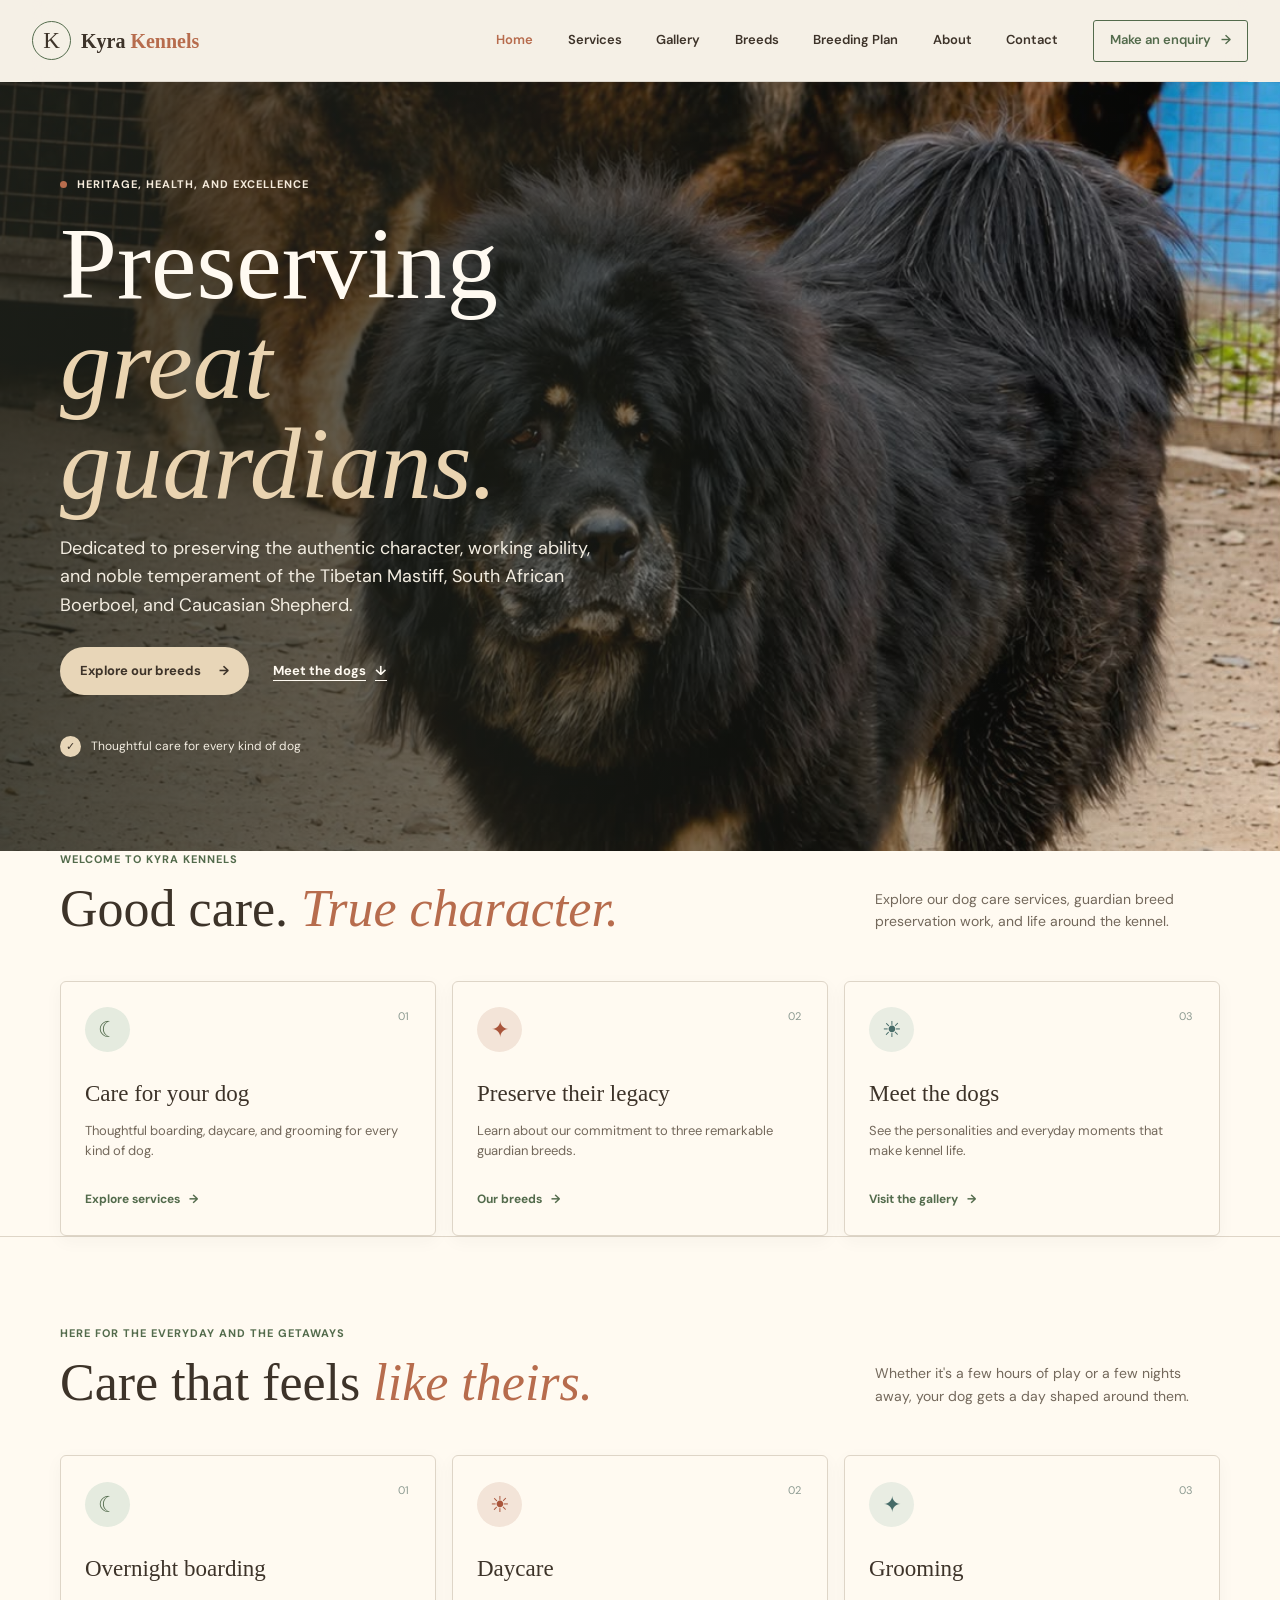
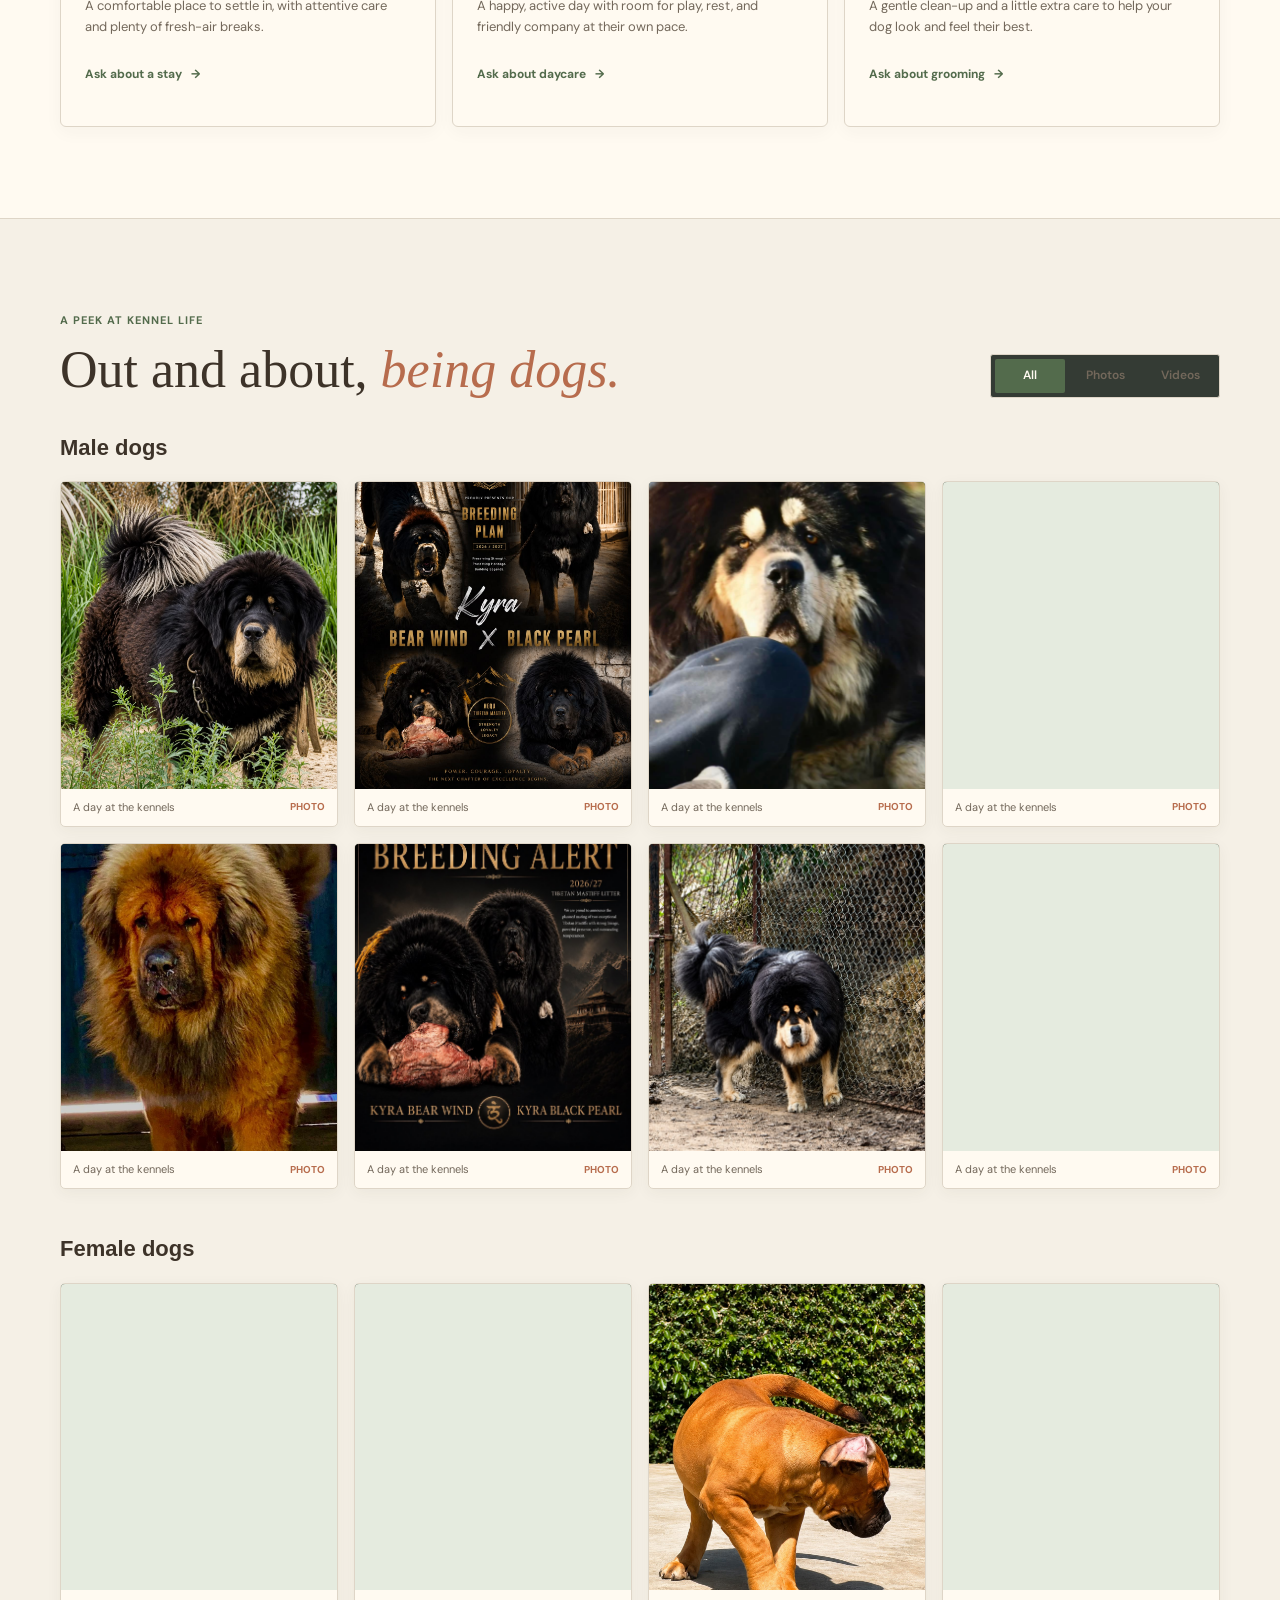
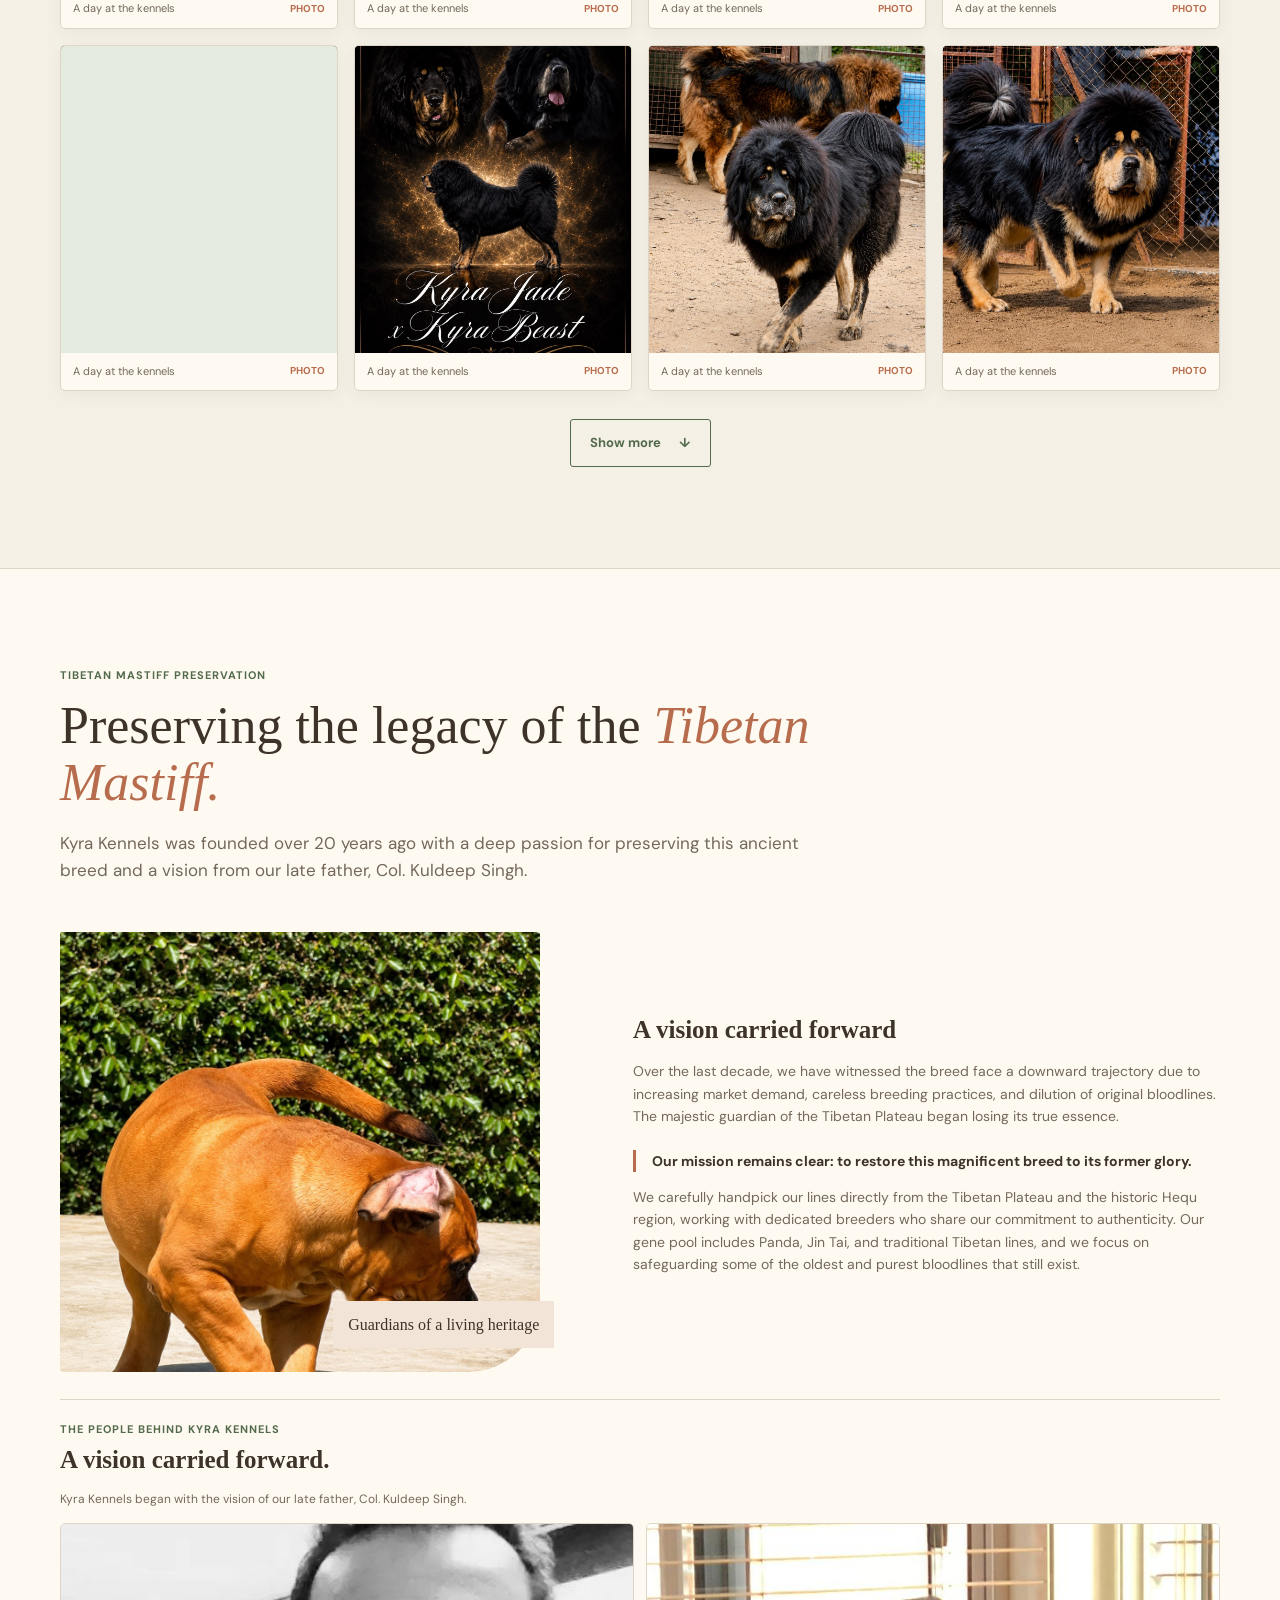
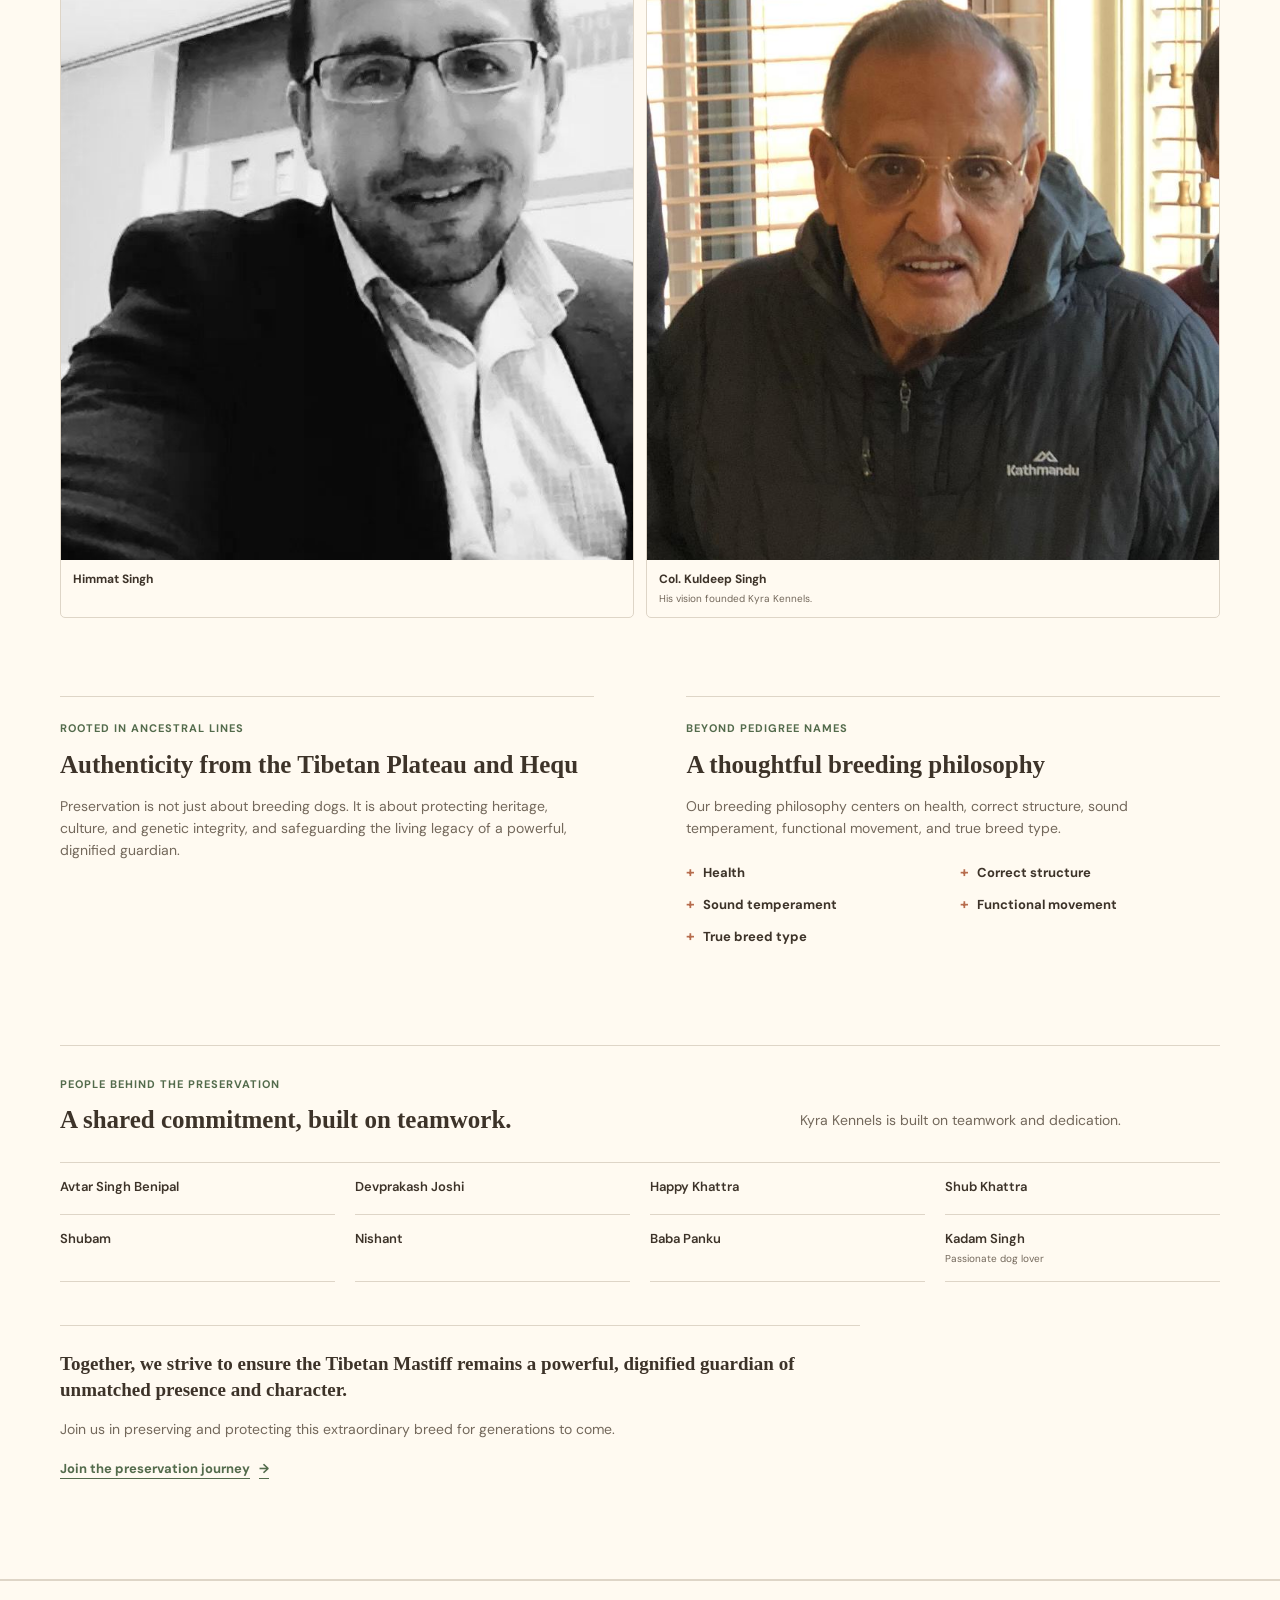
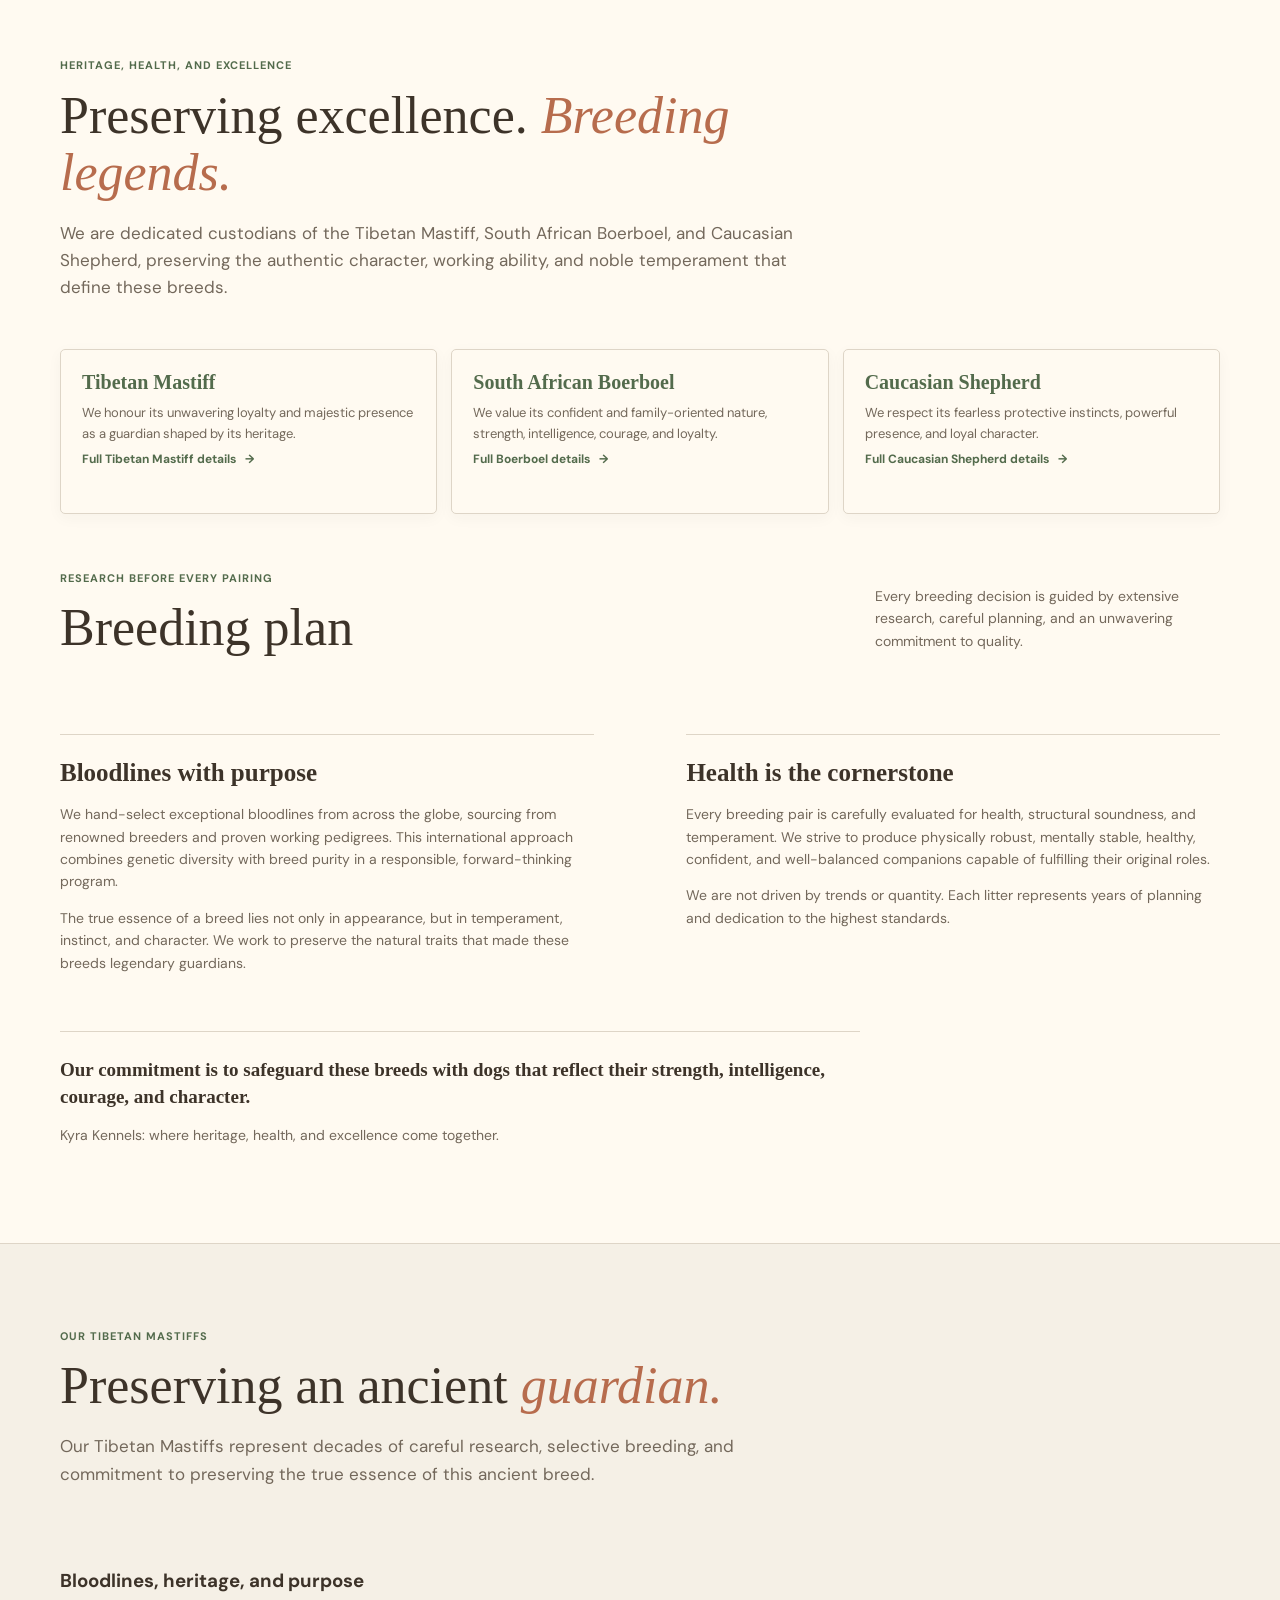
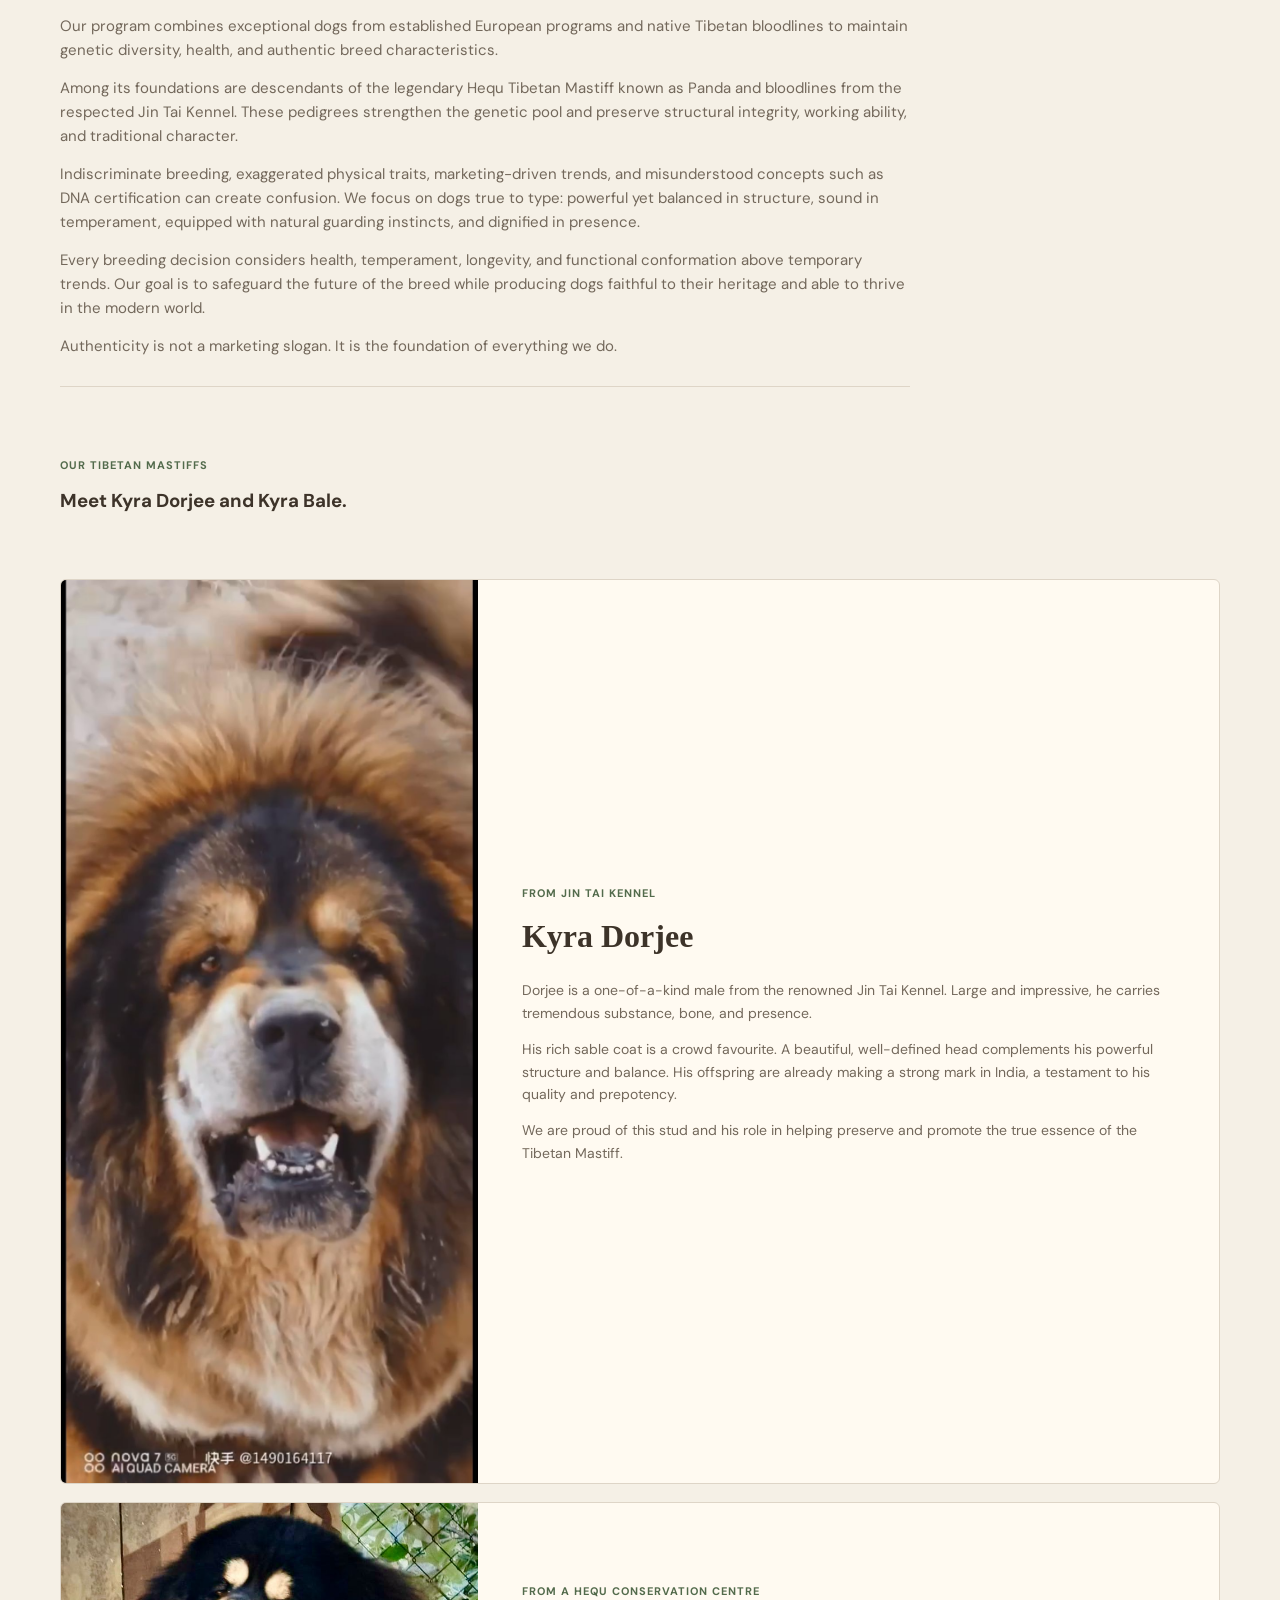
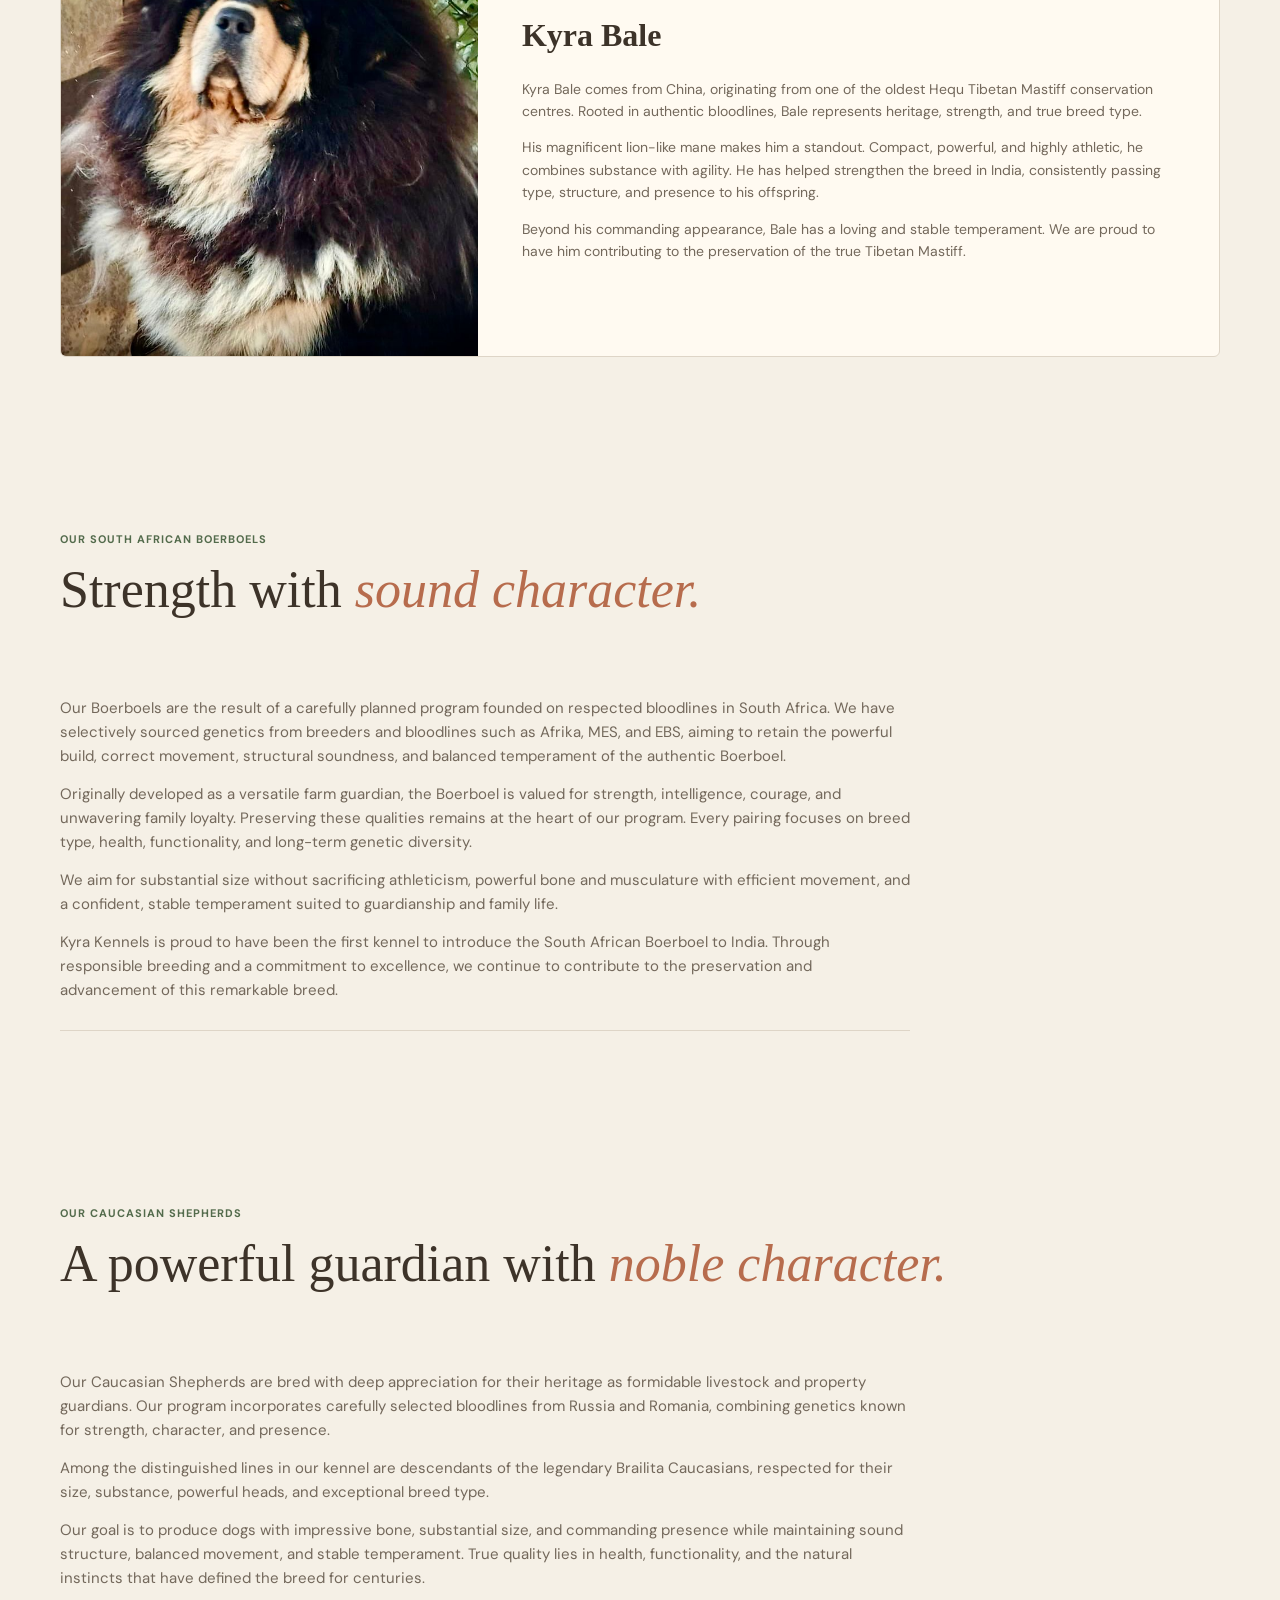
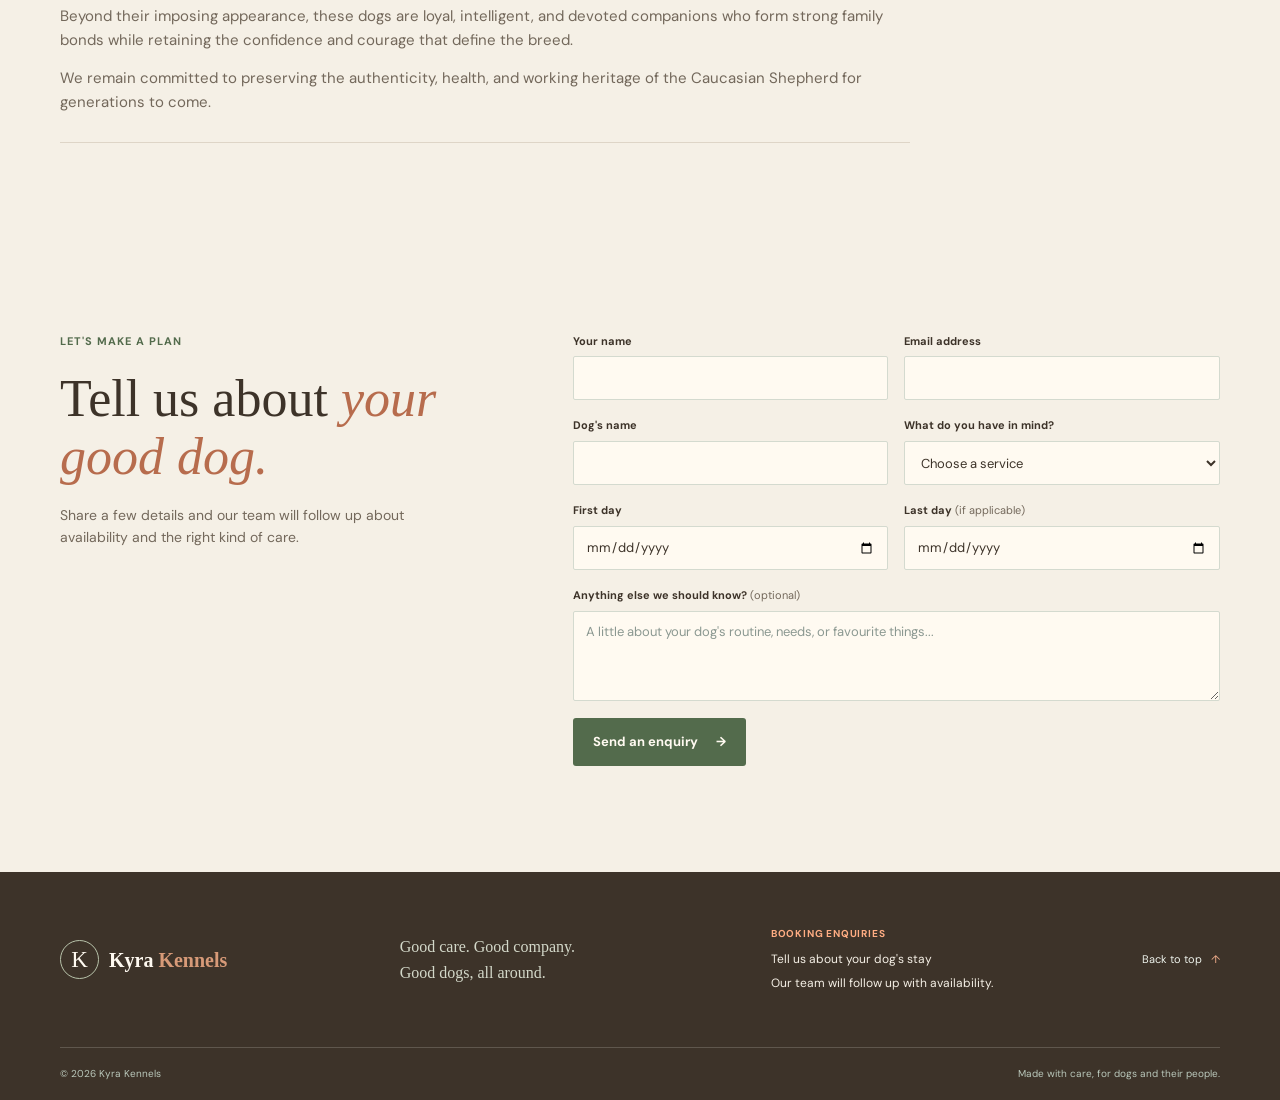
==== commit 7db88f8c: "commit changes" ====
--- a/index.html
+++ b/index.html
@@ -1,6 +1,7 @@
 <!doctype html>
 <html lang="en">
 <head>
+	
 	<meta charset="utf-8">
 	<meta name="viewport" content="width=device-width, initial-scale=1">
 	<meta name="theme-color" content="#f6f5ef">
@@ -27,6 +28,7 @@
 			<a href="#services">Services</a>
 			<a href="#gallery">Gallery</a>
 			<a href="#breeds">Breeds</a>
+			<a href="#breeding-plan">Breeding Plan</a>
 			<a href="#about">About</a>
 			<a href="#contact">Contact</a>
 			<a class="nav-cta" href="#contact">Make an enquiry <span aria-hidden="true">&rarr;</span></a>
@@ -79,7 +81,14 @@
 			<div class="section-heading gallery-heading"><div><p class="eyebrow">A peek at kennel life</p><h2 id="gallery-title">Out and about, <em>being dogs.</em></h2></div>
 				<div class="gallery-filters" role="group" aria-label="Filter gallery media"><button class="filter-button is-active" type="button" data-filter="all" aria-pressed="true">All</button><button class="filter-button" type="button" data-filter="photo" aria-pressed="false">Photos</button><button class="filter-button" type="button" data-filter="video" aria-pressed="false">Videos</button></div>
 			</div>
-			<div class="gallery-grid" id="gallery-grid" aria-live="polite" aria-busy="true"></div>
+			<section class="gallery-gender-section" aria-labelledby="male-gallery-title">
+				<h3 id="male-gallery-title">Male dogs</h3>
+				<div class="gallery-grid" data-gallery-grid data-gallery-gender="male" aria-live="polite" aria-busy="true"></div>
+			</section>
+			<section class="gallery-gender-section" aria-labelledby="female-gallery-title">
+				<h3 id="female-gallery-title">Female dogs</h3>
+				<div class="gallery-grid" data-gallery-grid data-gallery-gender="female" aria-live="polite" aria-busy="true"></div>
+			</section>
 			<button class="button button-outline gallery-more" id="gallery-more" type="button">Show more <span aria-hidden="true">&darr;</span></button>
 			<dialog class="media-dialog" id="media-dialog" aria-labelledby="media-dialog-title"><div class="media-dialog-bar"><p id="media-dialog-title">Gallery</p><button class="media-dialog-close" id="media-dialog-close" type="button" aria-label="Close media viewer">&times;</button></div><div class="media-dialog-content" id="media-dialog-content"></div><div class="media-dialog-controls"><button class="viewer-control" id="media-previous" type="button">&larr; Previous</button><span id="media-counter" aria-live="polite"></span><button class="viewer-control" id="media-next" type="button">Next &rarr;</button></div></dialog>
 			<noscript><p class="noscript-note">Turn on JavaScript to browse the kennel photo and video gallery.</p></noscript>
@@ -100,9 +109,11 @@
 		<section class="section-band breed-principles" id="breeds" aria-labelledby="breed-index-title">
 			<div class="section-wrap"><header class="about-intro"><p class="eyebrow">Heritage, health, and excellence</p><h2 id="breed-index-title">Preserving excellence. <em>Breeding legends.</em></h2><p class="about-lead">We are dedicated custodians of the Tibetan Mastiff, South African Boerboel, and Caucasian Shepherd, preserving the authentic character, working ability, and noble temperament that define these breeds.</p></header>
 				<div class="breed-grid"><article class="breed-item"><h3>Tibetan Mastiff</h3><p>We honour its unwavering loyalty and majestic presence as a guardian shaped by its heritage.</p><a class="service-link" href="tibetan-mastiffs.html">Full Tibetan Mastiff details <span aria-hidden="true">&rarr;</span></a></article><article class="breed-item"><h3>South African Boerboel</h3><p>We value its confident and family-oriented nature, strength, intelligence, courage, and loyalty.</p><a class="service-link" href="boerboels.html">Full Boerboel details <span aria-hidden="true">&rarr;</span></a></article><article class="breed-item"><h3>Caucasian Shepherd</h3><p>We respect its fearless protective instincts, powerful presence, and loyal character.</p><a class="service-link" href="caucasian-shepherds.html">Full Caucasian Shepherd details <span aria-hidden="true">&rarr;</span></a></article></div>
-					<div class="section-heading breed-program-heading"><div><p class="eyebrow">Research before every pairing</p><h2>Thoughtful breeding, <em>built on purpose.</em></h2></div><p>Every breeding decision is guided by extensive research, careful planning, and an unwavering commitment to quality.</p></div>
-				<div class="about-story-grid"><section class="about-story-block"><h3>Bloodlines with purpose</h3><p>We hand-select exceptional bloodlines from across the globe, sourcing from renowned breeders and proven working pedigrees. This international approach combines genetic diversity with breed purity in a responsible, forward-thinking program.</p><p>The true essence of a breed lies not only in appearance, but in temperament, instinct, and character. We work to preserve the natural traits that made these breeds legendary guardians.</p></section><section class="about-story-block"><h3>Health is the cornerstone</h3><p>Every breeding pair is carefully evaluated for health, structural soundness, and temperament. We strive to produce physically robust, mentally stable, healthy, confident, and well-balanced companions capable of fulfilling their original roles.</p><p>We are not driven by trends or quantity. Each litter represents years of planning and dedication to the highest standards.</p></section></div>
-				<div class="about-closing"><p>Our commitment is to safeguard these breeds with dogs that reflect their strength, intelligence, courage, and character.</p><p>Kyra Kennels: where heritage, health, and excellence come together.</p></div>
+				<section class="breeding-plan" id="breeding-plan" aria-labelledby="breeding-plan-title">
+					<div class="section-heading breed-program-heading"><div><p class="eyebrow">Research before every pairing</p><h2 id="breeding-plan-title">Breeding plan</h2></div><p>Every breeding decision is guided by extensive research, careful planning, and an unwavering commitment to quality.</p></div>
+					<div class="about-story-grid"><section class="about-story-block"><h3>Bloodlines with purpose</h3><p>We hand-select exceptional bloodlines from across the globe, sourcing from renowned breeders and proven working pedigrees. This international approach combines genetic diversity with breed purity in a responsible, forward-thinking program.</p><p>The true essence of a breed lies not only in appearance, but in temperament, instinct, and character. We work to preserve the natural traits that made these breeds legendary guardians.</p></section><section class="about-story-block"><h3>Health is the cornerstone</h3><p>Every breeding pair is carefully evaluated for health, structural soundness, and temperament. We strive to produce physically robust, mentally stable, healthy, confident, and well-balanced companions capable of fulfilling their original roles.</p><p>We are not driven by trends or quantity. Each litter represents years of planning and dedication to the highest standards.</p></section></div>
+					<div class="about-closing"><p>Our commitment is to safeguard these breeds with dogs that reflect their strength, intelligence, courage, and character.</p><p>Kyra Kennels: where heritage, health, and excellence come together.</p></div>
+				</section>
 			</div>
 		</section>
 		<section class="breed-article section-wrap" id="tibetan-mastiffs" aria-labelledby="tibetan-title">
--- a/styles.css
+++ b/styles.css
@@ -594,6 +594,17 @@
 
 .gallery-heading {
   margin-bottom: 32px;
+}
+
+.gallery-gender-section + .gallery-gender-section {
+  margin-top: 42px;
+}
+
+.gallery-gender-section h3 {
+  margin: 0 0 16px;
+  color: var(--ink);
+  font-family: "Space Grotesk", sans-serif;
+  font-size: 22px;
 }
 
 .gallery-filters {
